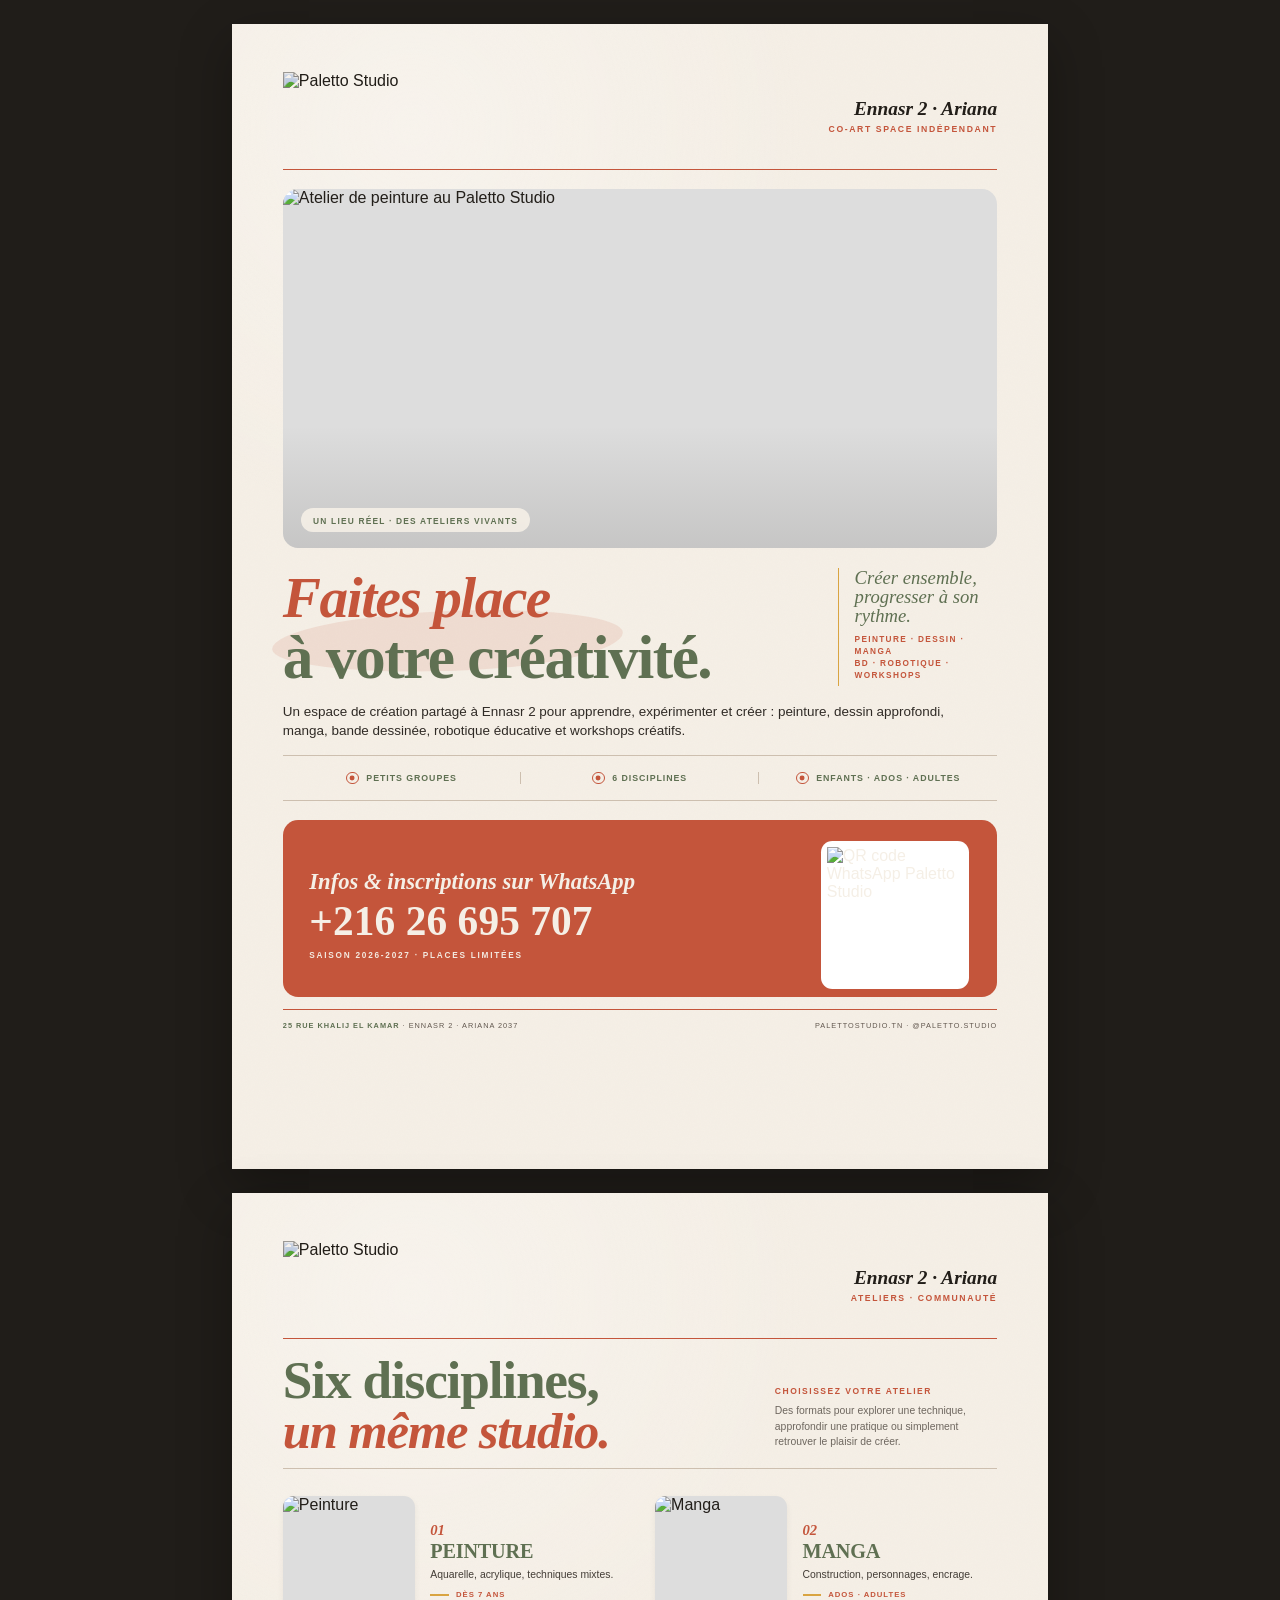
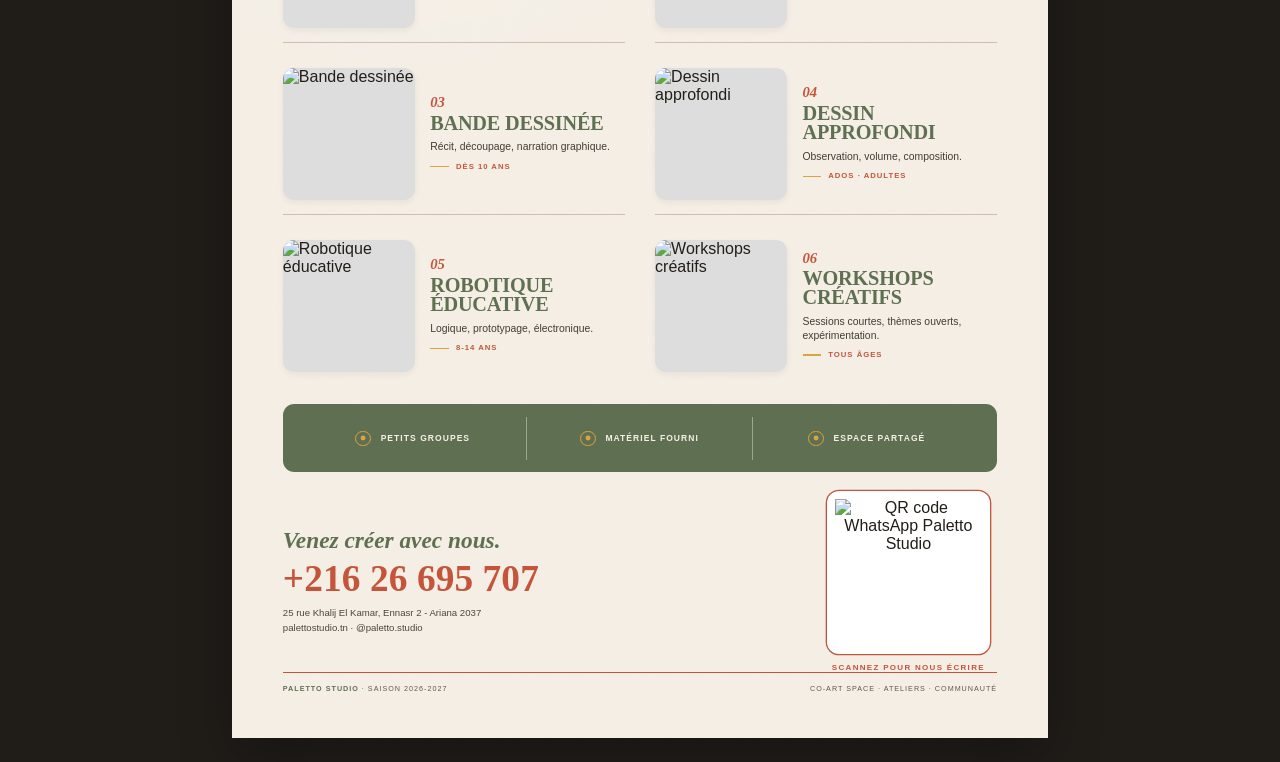
==== index.html @ b619411c "Add files via upload" ====
<!doctype html>
<html lang="fr">
<head>
<meta charset="utf-8">
<meta name="viewport" content="width=device-width,initial-scale=1">
<title>Paletto Studio - Flyer 2026-2027</title>
<link rel="stylesheet" href="styles.css">
</head>
<body>

<section class="page recto" aria-label="Paletto Studio - Recto">
  <div class="safe">
    <header class="header">
      <img class="brand-full" src="assets/brand/paletto-logo-full.png" alt="Paletto Studio">
      <div class="location">
        <div class="city">Ennasr 2 · Ariana</div>
        <div class="micro">co-art space indépendant</div>
      </div>
    </header>

    <div class="hero">
      <img src="assets/photos/hero-studio.png" alt="Atelier de peinture au Paletto Studio">
      <div class="hero-label">Un lieu réel · des ateliers vivants</div>
    </div>

    <div class="message">
      <div class="headline">
        <h1><span class="l1">Faites place</span><span class="l2">à votre créativité.</span></h1>
      </div>
      <div class="aside">
        <div class="top">Créer ensemble,<br>progresser à son rythme.</div>
        <div class="bottom">PEINTURE · DESSIN · MANGA<br>BD · ROBOTIQUE · WORKSHOPS</div>
      </div>
    </div>

    <div class="sub">Un espace de création partagé à Ennasr 2 pour apprendre, expérimenter et créer : peinture, dessin approfondi, manga, bande dessinée, robotique éducative et workshops créatifs.</div>

    <div class="proofs">
      <div class="proof"><i></i>Petits groupes</div>
      <div class="proof"><i></i>6 disciplines</div>
      <div class="proof"><i></i>Enfants · Ados · Adultes</div>
    </div>

    <div class="cta">
      <div>
        <div class="cta-kicker">Infos &amp; inscriptions sur WhatsApp</div>
        <div class="phone">+216 26 695 707</div>
        <div class="season">SAISON 2026-2027 · PLACES LIMITÉES</div>
      </div>
      <div class="qrbox"><img src="assets/brand/paletto-qr-whatsapp.png" alt="QR code WhatsApp Paletto Studio"></div>
    </div>

    <footer class="footer">
      <span><strong>25 rue Khalij El Kamar</strong> · Ennasr 2 · Ariana 2037</span>
      <span>palettostudio.tn · @paletto.studio</span>
    </footer>
  </div>
</section>

<section class="page verso" aria-label="Paletto Studio - Verso">
  <div class="safe">
    <header class="header">
      <img class="brand-full" src="assets/brand/paletto-logo-full.png" alt="Paletto Studio">
      <div class="location">
        <div class="city">Ennasr 2 · Ariana</div>
        <div class="micro">ateliers · communauté</div>
      </div>
    </header>

    <div class="titlewrap">
      <h1><span class="roman">Six disciplines,</span><span class="italic">un même studio.</span></h1>
      <div class="intro"><strong>Choisissez votre atelier</strong>Des formats pour explorer une technique, approfondir une pratique ou simplement retrouver le plaisir de créer.</div>
    </div>

    <div class="activities">
      <article class="activity">
        <div class="photo"><img src="assets/photos/01-peinture.png" alt="Peinture"></div>
        <div class="txt"><div class="num">01</div><div class="aname">PEINTURE</div><div class="adesc">Aquarelle, acrylique, techniques mixtes.</div><div class="tag">Dès 7 ans</div></div>
      </article>
      <article class="activity">
        <div class="photo"><img src="assets/photos/02-manga.png" alt="Manga"></div>
        <div class="txt"><div class="num">02</div><div class="aname">MANGA</div><div class="adesc">Construction, personnages, encrage.</div><div class="tag">Ados · Adultes</div></div>
      </article>
      <article class="activity">
        <div class="photo"><img src="assets/photos/03-bande-dessinee.png" alt="Bande dessinée"></div>
        <div class="txt"><div class="num">03</div><div class="aname">BANDE DESSINÉE</div><div class="adesc">Récit, découpage, narration graphique.</div><div class="tag">Dès 10 ans</div></div>
      </article>
      <article class="activity">
        <div class="photo"><img src="assets/photos/04-dessin-approfondi.png" alt="Dessin approfondi"></div>
        <div class="txt"><div class="num">04</div><div class="aname">DESSIN APPROFONDI</div><div class="adesc">Observation, volume, composition.</div><div class="tag">Ados · Adultes</div></div>
      </article>
      <article class="activity">
        <div class="photo"><img src="assets/photos/05-robotique-educative.png" alt="Robotique éducative"></div>
        <div class="txt"><div class="num">05</div><div class="aname">ROBOTIQUE ÉDUCATIVE</div><div class="adesc">Logique, prototypage, électronique.</div><div class="tag">8-14 ans</div></div>
      </article>
      <article class="activity">
        <div class="photo"><img src="assets/photos/06-workshops-creatifs.png" alt="Workshops créatifs"></div>
        <div class="txt"><div class="num">06</div><div class="aname">WORKSHOPS CRÉATIFS</div><div class="adesc">Sessions courtes, thèmes ouverts, expérimentation.</div><div class="tag">Tous âges</div></div>
      </article>
    </div>

    <div class="coart">
      <div class="coitem"><span class="dot"></span><div class="cotitle">Petits groupes</div></div>
      <div class="coitem"><span class="dot"></span><div class="cotitle">Matériel fourni</div></div>
      <div class="coitem"><span class="dot"></span><div class="cotitle">Espace partagé</div></div>
    </div>

    <div class="contact">
      <div>
        <div class="contact-kicker">Venez créer avec nous.</div>
        <div class="phone">+216 26 695 707</div>
        <div class="contact-meta">25 rue Khalij El Kamar, Ennasr 2 - Ariana 2037<br>palettostudio.tn · @paletto.studio</div>
      </div>
      <div class="qrcard">
        <div class="qrframe"><img src="assets/brand/paletto-qr-whatsapp.png" alt="QR code WhatsApp Paletto Studio"></div>
        <div class="qrcap">Scannez pour nous écrire</div>
      </div>
    </div>

    <footer class="footer">
      <span><strong>PALETTO STUDIO</strong> · SAISON 2026-2027</span>
      <span>CO-ART SPACE · ATELIERS · COMMUNAUTÉ</span>
    </footer>
  </div>
</section>

</body>
</html>
---- styles.css ----
@font-face{font-family:EBG;src:url('./assets/fonts/EBGaramond-Regular.ttf') format('truetype');font-weight:400;font-style:normal;font-display:swap}
@font-face{font-family:EBG;src:url('./assets/fonts/EBGaramond-Bold.ttf') format('truetype');font-weight:700;font-style:normal;font-display:swap}
@font-face{font-family:InterLocal;src:url('./assets/fonts/Inter-Regular.otf') format('opentype');font-weight:400;font-style:normal;font-display:swap}
@font-face{font-family:InterLocal;src:url('./assets/fonts/Inter-SemiBold.otf') format('opentype');font-weight:600;font-style:normal;font-display:swap}
:root{
  --cream:#F5EFE6;
  --paper:#F3EDE3;
  --terra:#C4553B;
  --green:#5F7052;
  --green2:#4F6B4A;
  --sage:#9CAF88;
  --ochre:#D9A441;
  --ink:#221E19;
  --muted:#6E675F;
  --rule:#CDBFAF;
  --serif:EBG,Georgia,serif;
  --sans:InterLocal,Arial,sans-serif;
}
*{box-sizing:border-box}
html,body{margin:0;padding:0;background:#201d19;color:var(--ink);font-family:var(--sans);-webkit-print-color-adjust:exact;print-color-adjust:exact}
body{display:flex;flex-direction:column;align-items:center;gap:24px;padding:24px}
.page{
  width:216mm;height:303mm;position:relative;overflow:hidden;background:var(--cream);
  box-shadow:0 18px 50px rgba(0,0,0,.30);
  background-image:
    radial-gradient(circle at 22% 9%,rgba(255,255,255,.28),transparent 32%),
    url("data:image/svg+xml,%3Csvg xmlns='http://www.w3.org/2000/svg' width='120' height='120' viewBox='0 0 120 120'%3E%3Cfilter id='n'%3E%3CfeTurbulence type='fractalNoise' baseFrequency='.9' numOctaves='2' stitchTiles='stitch'/%3E%3C/filter%3E%3Crect width='120' height='120' filter='url(%23n)' opacity='.025'/%3E%3C/svg%3E");
}
.safe{position:absolute;top:13.5mm;right:13.5mm;bottom:13.5mm;left:13.5mm;display:flex;flex-direction:column}
.header{height:25mm;display:flex;align-items:center;justify-content:space-between;border-bottom:.34mm solid var(--terra);padding:0 0 4.2mm;flex:none}
.brand-full{width:61mm;height:22mm;object-fit:contain;object-position:left center;display:block;mix-blend-mode:multiply}
.location{text-align:right;line-height:1.2;padding-top:1mm}
.location .city{font-family:var(--serif);font-size:14.5pt;font-style:italic;font-weight:700;color:var(--ink)}
.location .micro{font-size:6.5pt;letter-spacing:1.6px;text-transform:uppercase;color:var(--terra);font-weight:600;margin-top:1.1mm}

/* RECTO */
.recto .hero{height:95mm;margin-top:5.2mm;border-radius:4mm;overflow:hidden;position:relative;flex:none;background:#ddd}
.recto .hero img{width:100%;height:100%;object-fit:cover;object-position:center 46%;display:block}
.recto .hero::after{content:"";position:absolute;inset:0;background:linear-gradient(180deg,transparent 66%,rgba(34,30,25,.12));pointer-events:none}
.recto .hero-label{position:absolute;left:4.8mm;bottom:4.2mm;background:rgba(245,239,230,.91);backdrop-filter:blur(2px);border-radius:6mm;padding:2mm 3.2mm 1.7mm;font-size:6.3pt;letter-spacing:1.2px;font-weight:600;text-transform:uppercase;color:var(--green);z-index:2}
.recto .message{display:grid;grid-template-columns:minmax(0,1fr) 42mm;gap:8mm;margin-top:5.2mm;align-items:end;flex:none}
.recto .headline{position:relative;padding-bottom:1mm}
.recto .headline::before{content:"";position:absolute;left:-3mm;top:10mm;width:93mm;height:16mm;border-radius:55% 45% 50% 50%/55% 44% 56% 45%;background:var(--terra);opacity:.12;transform:rotate(-1.7deg)}
.recto h1{margin:0;position:relative;font-family:var(--serif);font-weight:700;letter-spacing:-1.5px;line-height:.82}
.recto h1 .l1{display:block;color:var(--terra);font-size:43pt;font-style:italic}
.recto h1 .l2{display:block;color:var(--green);font-size:46pt;margin-top:3.1mm}
.recto .aside{border-left:.35mm solid var(--ochre);padding-left:4mm;padding-bottom:1.3mm}
.recto .aside .top{font-family:var(--serif);font-size:14pt;color:var(--green);font-style:italic;line-height:1.02}
.recto .aside .bottom{font-size:6.2pt;letter-spacing:1.35px;text-transform:uppercase;color:var(--terra);font-weight:600;line-height:1.45;margin-top:2.3mm}
.recto .sub{margin-top:4.1mm;font-size:10.1pt;line-height:1.42;max-width:175mm;color:#302b26;flex:none}
.recto .proofs{display:grid;grid-template-columns:repeat(3,1fr);margin-top:4mm;border-top:.28mm solid var(--rule);border-bottom:.28mm solid var(--rule);height:12mm;align-items:center;flex:none}
.recto .proof{display:flex;align-items:center;justify-content:center;gap:2mm;font-size:6.6pt;font-weight:600;letter-spacing:.95px;text-transform:uppercase;color:var(--green);white-space:nowrap}
.recto .proof:not(:last-child){border-right:.28mm solid var(--rule)}
.recto .proof i{width:3.4mm;height:3.4mm;border:.42mm solid var(--terra);border-radius:50%;display:block;position:relative}
.recto .proof i::after{content:"";position:absolute;width:1.3mm;height:1.3mm;border-radius:50%;background:var(--terra);left:50%;top:50%;transform:translate(-50%,-50%)}
.recto .cta{margin-top:5mm;height:47mm;border-radius:4mm;background:var(--terra);color:var(--cream);padding:5.8mm 6.5mm 5.5mm 7mm;display:grid;grid-template-columns:1fr 40mm;gap:7mm;align-items:center;flex:none}
.cta-kicker{font-family:var(--serif);font-size:17pt;font-style:italic;font-weight:700;line-height:1.02}
.phone{font-family:var(--serif);font-size:31pt;line-height:.92;font-weight:700;margin-top:2.2mm;white-space:nowrap;letter-spacing:.1px}
.season{font-size:6.2pt;letter-spacing:1.75px;text-transform:uppercase;font-weight:600;margin-top:3mm;opacity:.96}
.qrbox{width:39mm;height:39mm;background:#fff;border-radius:3mm;padding:1.4mm;display:flex;align-items:center;justify-content:center}
.qrbox img{width:36.2mm;height:36.2mm;display:block;object-fit:contain}
.recto .footer{margin-top:3.2mm;padding-top:2.8mm;border-top:.28mm solid var(--terra);display:flex;align-items:center;justify-content:space-between;font-size:5.5pt;letter-spacing:1px;text-transform:uppercase;white-space:nowrap;color:#62584f;flex:none}
.recto .footer strong{color:var(--green);font-weight:600}

/* VERSO */
.verso .titlewrap{display:grid;grid-template-columns:1.35fr .65fr;gap:8mm;margin-top:5mm;padding-bottom:4.2mm;border-bottom:.28mm solid var(--rule);align-items:end;flex:none}
.verso h1{margin:0;font-family:var(--serif);font-weight:700;line-height:.84;letter-spacing:-1.2px}
.verso h1 .roman{color:var(--green);font-size:40pt;display:block}
.verso h1 .italic{color:var(--terra);font-size:38pt;font-style:italic;display:block;margin-top:2mm}
.verso .intro{font-size:7.8pt;line-height:1.45;color:var(--muted);padding-bottom:1mm}
.verso .intro strong{display:block;color:var(--terra);font-size:6.4pt;letter-spacing:1.5px;text-transform:uppercase;margin-bottom:1.6mm}
.activities{display:grid;grid-template-columns:1fr 1fr;grid-template-rows:repeat(3,41mm);column-gap:8mm;row-gap:4.5mm;margin-top:5mm;flex:none}
.activity{display:grid;grid-template-columns:35mm 1fr;gap:4mm;align-items:center;position:relative;min-width:0;padding-bottom:2mm}
.activity::after{content:"";position:absolute;left:0;right:0;bottom:0;height:.24mm;background:var(--rule)}
.activity:nth-child(5)::after,.activity:nth-child(6)::after{display:none}
.activity .photo{width:35mm;height:35mm;border-radius:3mm;overflow:hidden;background:#ddd;box-shadow:0 .7mm 1.8mm rgba(34,30,25,.06)}
.activity .photo img{width:100%;height:100%;object-fit:cover;display:block}
.activity .txt{min-width:0;align-self:center}
.num{font-family:var(--serif);font-size:11pt;color:var(--terra);font-style:italic;font-weight:700;line-height:1}
.aname{font-family:var(--serif);font-size:15.2pt;color:var(--green);font-weight:700;line-height:.94;margin-top:1.1mm;letter-spacing:-.2px}
.adesc{font-size:7.8pt;line-height:1.31;margin-top:2mm;color:#433d36}
.tag{display:inline-block;margin-top:2.1mm;color:var(--terra);font-size:5.8pt;letter-spacing:1px;font-weight:600;text-transform:uppercase;white-space:nowrap}
.tag::before{content:"";display:inline-block;width:5mm;height:.35mm;background:var(--ochre);margin-right:1.8mm;vertical-align:middle}
.coart{height:18mm;margin-top:4.6mm;background:var(--green);border-radius:3mm;color:var(--cream);display:grid;grid-template-columns:repeat(3,1fr);align-items:center;padding:3.4mm 4.5mm;gap:0;flex:none}
.coitem{display:flex;align-items:center;justify-content:center;gap:2.5mm;height:100%;text-align:left}
.coitem:not(:last-child){border-right:.24mm solid rgba(245,239,230,.42)}
.coitem .dot{width:4.2mm;height:4.2mm;border-radius:50%;border:.35mm solid var(--ochre);position:relative;flex:none}
.coitem .dot::after{content:"";position:absolute;width:1.3mm;height:1.3mm;border-radius:50%;background:var(--ochre);left:50%;top:50%;transform:translate(-50%,-50%)}
.cotitle{font-size:6.4pt;letter-spacing:1.05px;font-weight:600;text-transform:uppercase;line-height:1.25}
.contact{margin-top:5mm;display:grid;grid-template-columns:1fr 47mm;gap:10mm;align-items:center;flex:none}
.contact-kicker{font-family:var(--serif);font-size:17.5pt;color:var(--green);font-style:italic;font-weight:700;line-height:1.03}
.contact .phone{color:var(--terra);font-size:28pt;margin-top:2.4mm}
.contact-meta{margin-top:2.8mm;font-size:7.2pt;line-height:1.5;color:#4d463e}
.qrcard{text-align:center;display:flex;flex-direction:column;align-items:center}
.qrcard .qrframe{width:43mm;height:43mm;background:white;border-radius:3.2mm;padding:1.7mm;box-shadow:0 0 0 .35mm var(--terra);display:flex;align-items:center;justify-content:center}
.qrcard img{width:39mm;height:39mm;object-fit:contain;display:block}
.qrcap{margin-top:2.5mm;color:var(--terra);font-size:6pt;font-weight:600;letter-spacing:1.3px;text-transform:uppercase}
.verso .footer{margin-top:auto;border-top:.28mm solid var(--terra);padding-top:2.7mm;display:flex;justify-content:space-between;align-items:center;font-size:5.4pt;letter-spacing:1px;text-transform:uppercase;white-space:nowrap;color:#62584f}
.verso .footer strong{color:var(--green)}

@media print{
  html,body{background:#fff;padding:0;margin:0;display:block}
  .page{box-shadow:none;margin:0;page-break-after:always}
  .page:last-child{page-break-after:auto}
}
@page{size:216mm 303mm;margin:0}
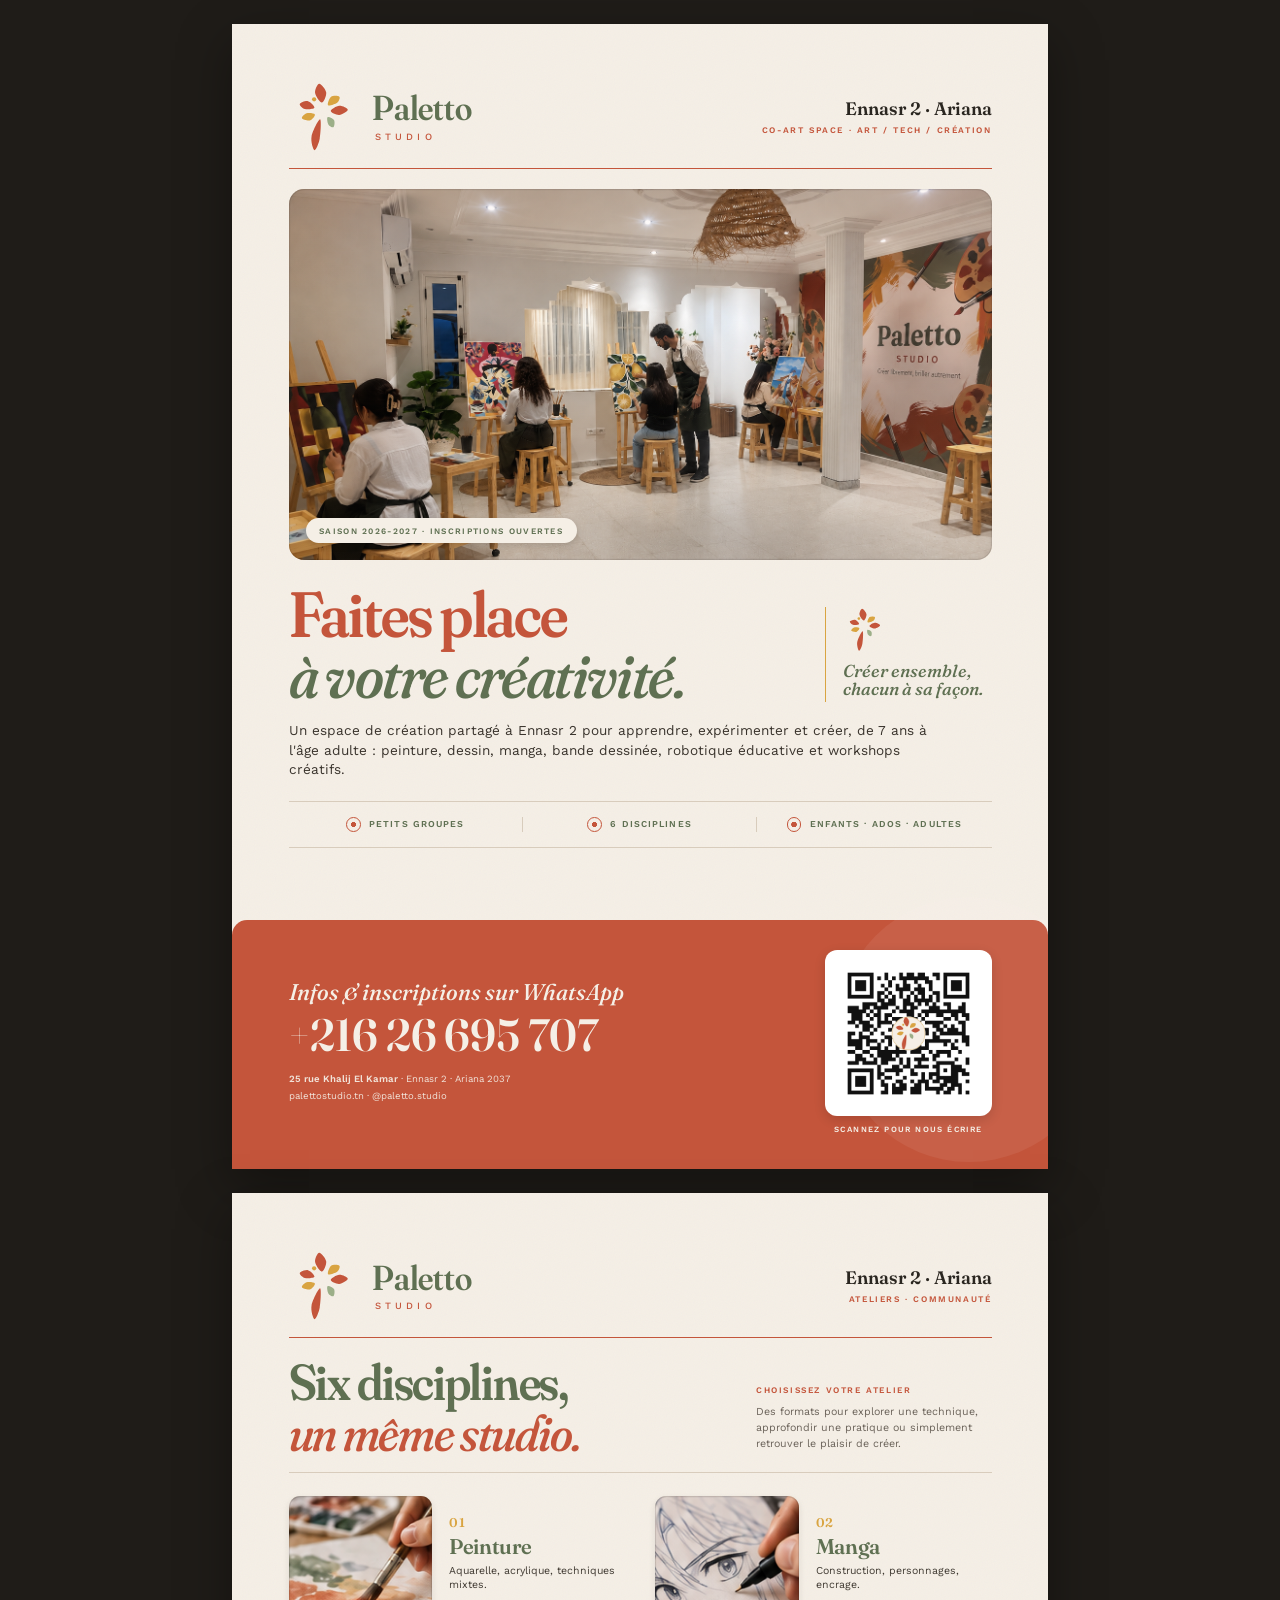
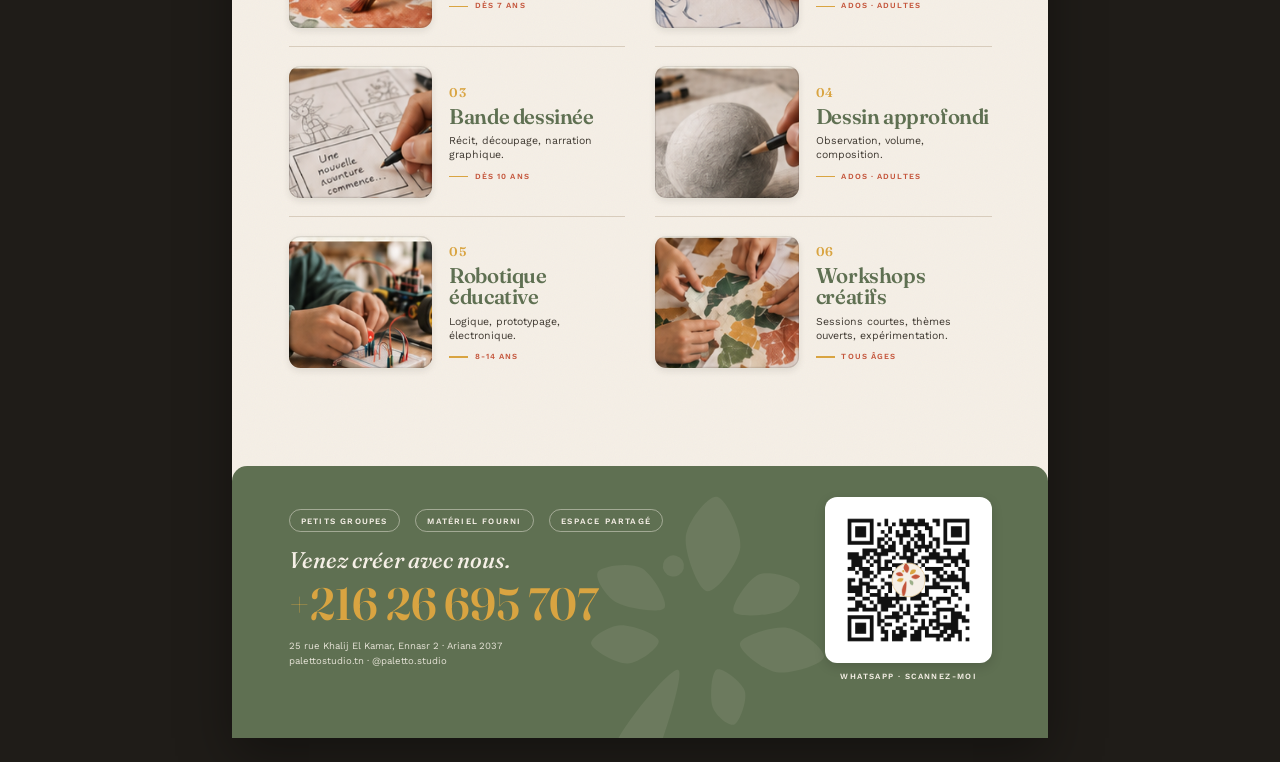
==== commit 77419897: "Refonte du flyer Paletto Studio : charte Fraunces/Work Sans, logo vecteur, blocs fond perdu, PDF pri" ====
--- a/index.html
+++ b/index.html
@@ -8,119 +8,155 @@
 </head>
 <body>
 
+<!-- Fleur d'atelier : tracés officiels de la charte, réutilisés en vecteur (jamais recolorés ni déplacés). -->
+<svg width="0" height="0" style="position:absolute" aria-hidden="true">
+  <defs>
+    <symbol id="fleur" viewBox="40 10 180 220">
+      <path d="M120.6 76.0 C115.0 76.3 101.4 56.5 100.0 46.9 C98.7 37.3 107.0 18.7 112.6 18.4 C118.3 18.1 132.7 35.5 134.0 45.1 C135.3 54.7 126.3 75.7 120.6 76.0 Z" fill="#C4553B"/>
+      <path d="M139.7 84.3 C136.6 81.3 143.3 62.8 149.0 58.4 C154.8 54.1 171.3 55.1 174.3 58.2 C177.4 61.2 173.2 72.4 167.4 76.8 C161.6 81.2 142.7 87.4 139.7 84.3 Z" fill="#D9A441"/>
+      <path d="M148.0 102.0 C148.0 97.3 165.3 86.6 174.0 85.9 C182.7 85.2 200.0 93.3 200.0 98.0 C200.0 102.7 182.7 113.2 174.0 113.9 C165.3 114.6 148.0 106.7 148.0 102.0 Z" fill="#C4553B"/>
+      <path d="M138.1 121.2 C140.9 118.8 154.7 124.7 157.9 129.7 C161.0 134.7 159.5 148.8 156.7 151.2 C153.9 153.5 144.1 148.8 141.0 143.8 C137.9 138.8 135.3 123.5 138.1 121.2 Z" fill="#9CAF88"/>
+      <path d="M115.3 127.1 C119.5 128.2 117.0 170.7 114.2 186.5 C111.3 202.3 102.3 223.0 98.2 221.9 C94.0 220.8 86.2 195.5 89.1 179.7 C91.9 163.9 111.1 126.0 115.3 127.1 Z" fill="#C4553B"/>
+      <path d="M99.3 112.6 C101.0 116.2 90.9 128.8 84.3 130.8 C77.7 132.8 61.3 128.1 59.6 124.5 C58.0 120.8 67.6 111.1 74.2 109.1 C80.8 107.1 97.7 108.9 99.3 112.6 Z" fill="#D9A441"/>
+      <path d="M97.9 92.3 C96.3 96.3 76.0 98.1 68.6 96.1 C61.1 94.2 51.4 84.6 53.0 80.6 C54.6 76.6 70.8 70.1 78.3 72.0 C85.8 73.9 99.5 88.2 97.9 92.3 Z" fill="#C4553B"/>
+      <circle cx="97" cy="66" r="6.5" fill="#D9A441"/>
+    </symbol>
+    <symbol id="fleur-mono" viewBox="40 10 180 220">
+      <g fill="currentColor">
+        <path d="M120.6 76.0 C115.0 76.3 101.4 56.5 100.0 46.9 C98.7 37.3 107.0 18.7 112.6 18.4 C118.3 18.1 132.7 35.5 134.0 45.1 C135.3 54.7 126.3 75.7 120.6 76.0 Z"/>
+        <path d="M139.7 84.3 C136.6 81.3 143.3 62.8 149.0 58.4 C154.8 54.1 171.3 55.1 174.3 58.2 C177.4 61.2 173.2 72.4 167.4 76.8 C161.6 81.2 142.7 87.4 139.7 84.3 Z"/>
+        <path d="M148.0 102.0 C148.0 97.3 165.3 86.6 174.0 85.9 C182.7 85.2 200.0 93.3 200.0 98.0 C200.0 102.7 182.7 113.2 174.0 113.9 C165.3 114.6 148.0 106.7 148.0 102.0 Z"/>
+        <path d="M138.1 121.2 C140.9 118.8 154.7 124.7 157.9 129.7 C161.0 134.7 159.5 148.8 156.7 151.2 C153.9 153.5 144.1 148.8 141.0 143.8 C137.9 138.8 135.3 123.5 138.1 121.2 Z"/>
+        <path d="M115.3 127.1 C119.5 128.2 117.0 170.7 114.2 186.5 C111.3 202.3 102.3 223.0 98.2 221.9 C94.0 220.8 86.2 195.5 89.1 179.7 C91.9 163.9 111.1 126.0 115.3 127.1 Z"/>
+        <path d="M99.3 112.6 C101.0 116.2 90.9 128.8 84.3 130.8 C77.7 132.8 61.3 128.1 59.6 124.5 C58.0 120.8 67.6 111.1 74.2 109.1 C80.8 107.1 97.7 108.9 99.3 112.6 Z"/>
+        <path d="M97.9 92.3 C96.3 96.3 76.0 98.1 68.6 96.1 C61.1 94.2 51.4 84.6 53.0 80.6 C54.6 76.6 70.8 70.1 78.3 72.0 C85.8 73.9 99.5 88.2 97.9 92.3 Z"/>
+        <circle cx="97" cy="66" r="6.5"/>
+      </g>
+    </symbol>
+  </defs>
+</svg>
+
+<!-- ============ RECTO ============ -->
 <section class="page recto" aria-label="Paletto Studio - Recto">
   <div class="safe">
     <header class="header">
-      <img class="brand-full" src="assets/brand/paletto-logo-full.png" alt="Paletto Studio">
+      <a class="logo" aria-label="Paletto Studio">
+        <svg class="logo-mark"><use href="#fleur"/></svg>
+        <span class="logo-text"><span class="logo-name">Paletto</span><span class="logo-sub">Studio</span></span>
+      </a>
       <div class="location">
         <div class="city">Ennasr 2 · Ariana</div>
-        <div class="micro">co-art space indépendant</div>
+        <div class="micro">Co-art space · Art / Tech / Création</div>
       </div>
     </header>
 
-    <div class="hero">
+    <figure class="hero">
       <img src="assets/photos/hero-studio.png" alt="Atelier de peinture au Paletto Studio">
-      <div class="hero-label">Un lieu réel · des ateliers vivants</div>
-    </div>
+      <figcaption class="hero-chip">Saison 2026-2027 · Inscriptions ouvertes</figcaption>
+    </figure>
 
     <div class="message">
-      <div class="headline">
-        <h1><span class="l1">Faites place</span><span class="l2">à votre créativité.</span></h1>
-      </div>
+      <h1><span class="l1">Faites place</span><span class="l2">à votre créativité.</span></h1>
       <div class="aside">
-        <div class="top">Créer ensemble,<br>progresser à son rythme.</div>
-        <div class="bottom">PEINTURE · DESSIN · MANGA<br>BD · ROBOTIQUE · WORKSHOPS</div>
+        <svg class="aside-fleur"><use href="#fleur"/></svg>
+        <div class="aside-text">Créer ensemble,<br>chacun à sa façon.</div>
       </div>
     </div>
 
-    <div class="sub">Un espace de création partagé à Ennasr 2 pour apprendre, expérimenter et créer : peinture, dessin approfondi, manga, bande dessinée, robotique éducative et workshops créatifs.</div>
+    <p class="sub">Un espace de création partagé à Ennasr 2 pour apprendre, expérimenter et créer, de 7 ans à l'âge adulte : peinture, dessin, manga, bande dessinée, robotique éducative et workshops créatifs.</p>
 
-    <div class="proofs">
-      <div class="proof"><i></i>Petits groupes</div>
-      <div class="proof"><i></i>6 disciplines</div>
-      <div class="proof"><i></i>Enfants · Ados · Adultes</div>
-    </div>
+    <ul class="proofs">
+      <li>Petits groupes</li>
+      <li>6 disciplines</li>
+      <li>Enfants · Ados · Adultes</li>
+    </ul>
+  </div>
 
-    <div class="cta">
-      <div>
+  <!-- Bloc terracotta à fond perdu : déborde de 3 mm sur les bords bas / gauche / droite -->
+  <div class="cta">
+    <div class="cta-inner">
+      <div class="cta-text">
         <div class="cta-kicker">Infos &amp; inscriptions sur WhatsApp</div>
         <div class="phone">+216 26 695 707</div>
-        <div class="season">SAISON 2026-2027 · PLACES LIMITÉES</div>
-      </div>
-      <div class="qrbox"><img src="assets/brand/paletto-qr-whatsapp.png" alt="QR code WhatsApp Paletto Studio"></div>
-    </div>
-
-    <footer class="footer">
-      <span><strong>25 rue Khalij El Kamar</strong> · Ennasr 2 · Ariana 2037</span>
-      <span>palettostudio.tn · @paletto.studio</span>
-    </footer>
-  </div>
-</section>
-
-<section class="page verso" aria-label="Paletto Studio - Verso">
-  <div class="safe">
-    <header class="header">
-      <img class="brand-full" src="assets/brand/paletto-logo-full.png" alt="Paletto Studio">
-      <div class="location">
-        <div class="city">Ennasr 2 · Ariana</div>
-        <div class="micro">ateliers · communauté</div>
-      </div>
-    </header>
-
-    <div class="titlewrap">
-      <h1><span class="roman">Six disciplines,</span><span class="italic">un même studio.</span></h1>
-      <div class="intro"><strong>Choisissez votre atelier</strong>Des formats pour explorer une technique, approfondir une pratique ou simplement retrouver le plaisir de créer.</div>
-    </div>
-
-    <div class="activities">
-      <article class="activity">
-        <div class="photo"><img src="assets/photos/01-peinture.png" alt="Peinture"></div>
-        <div class="txt"><div class="num">01</div><div class="aname">PEINTURE</div><div class="adesc">Aquarelle, acrylique, techniques mixtes.</div><div class="tag">Dès 7 ans</div></div>
-      </article>
-      <article class="activity">
-        <div class="photo"><img src="assets/photos/02-manga.png" alt="Manga"></div>
-        <div class="txt"><div class="num">02</div><div class="aname">MANGA</div><div class="adesc">Construction, personnages, encrage.</div><div class="tag">Ados · Adultes</div></div>
-      </article>
-      <article class="activity">
-        <div class="photo"><img src="assets/photos/03-bande-dessinee.png" alt="Bande dessinée"></div>
-        <div class="txt"><div class="num">03</div><div class="aname">BANDE DESSINÉE</div><div class="adesc">Récit, découpage, narration graphique.</div><div class="tag">Dès 10 ans</div></div>
-      </article>
-      <article class="activity">
-        <div class="photo"><img src="assets/photos/04-dessin-approfondi.png" alt="Dessin approfondi"></div>
-        <div class="txt"><div class="num">04</div><div class="aname">DESSIN APPROFONDI</div><div class="adesc">Observation, volume, composition.</div><div class="tag">Ados · Adultes</div></div>
-      </article>
-      <article class="activity">
-        <div class="photo"><img src="assets/photos/05-robotique-educative.png" alt="Robotique éducative"></div>
-        <div class="txt"><div class="num">05</div><div class="aname">ROBOTIQUE ÉDUCATIVE</div><div class="adesc">Logique, prototypage, électronique.</div><div class="tag">8-14 ans</div></div>
-      </article>
-      <article class="activity">
-        <div class="photo"><img src="assets/photos/06-workshops-creatifs.png" alt="Workshops créatifs"></div>
-        <div class="txt"><div class="num">06</div><div class="aname">WORKSHOPS CRÉATIFS</div><div class="adesc">Sessions courtes, thèmes ouverts, expérimentation.</div><div class="tag">Tous âges</div></div>
-      </article>
-    </div>
-
-    <div class="coart">
-      <div class="coitem"><span class="dot"></span><div class="cotitle">Petits groupes</div></div>
-      <div class="coitem"><span class="dot"></span><div class="cotitle">Matériel fourni</div></div>
-      <div class="coitem"><span class="dot"></span><div class="cotitle">Espace partagé</div></div>
-    </div>
-
-    <div class="contact">
-      <div>
-        <div class="contact-kicker">Venez créer avec nous.</div>
-        <div class="phone">+216 26 695 707</div>
-        <div class="contact-meta">25 rue Khalij El Kamar, Ennasr 2 - Ariana 2037<br>palettostudio.tn · @paletto.studio</div>
+        <div class="cta-meta">
+          <span><strong>25 rue Khalij El Kamar</strong> · Ennasr 2 · Ariana 2037</span>
+          <span>palettostudio.tn · @paletto.studio</span>
+        </div>
       </div>
       <div class="qrcard">
         <div class="qrframe"><img src="assets/brand/paletto-qr-whatsapp.png" alt="QR code WhatsApp Paletto Studio"></div>
         <div class="qrcap">Scannez pour nous écrire</div>
       </div>
     </div>
+  </div>
+</section>
 
-    <footer class="footer">
-      <span><strong>PALETTO STUDIO</strong> · SAISON 2026-2027</span>
-      <span>CO-ART SPACE · ATELIERS · COMMUNAUTÉ</span>
-    </footer>
+<!-- ============ VERSO ============ -->
+<section class="page verso" aria-label="Paletto Studio - Verso">
+  <div class="safe">
+    <header class="header">
+      <a class="logo" aria-label="Paletto Studio">
+        <svg class="logo-mark"><use href="#fleur"/></svg>
+        <span class="logo-text"><span class="logo-name">Paletto</span><span class="logo-sub">Studio</span></span>
+      </a>
+      <div class="location">
+        <div class="city">Ennasr 2 · Ariana</div>
+        <div class="micro">Ateliers · Communauté</div>
+      </div>
+    </header>
+
+    <div class="titlewrap">
+      <h1><span class="roman">Six disciplines,</span><span class="italic">un même studio.</span></h1>
+      <p class="intro"><strong>Choisissez votre atelier</strong>Des formats pour explorer une technique, approfondir une pratique ou simplement retrouver le plaisir de créer.</p>
+    </div>
+
+    <div class="activities">
+      <article class="activity">
+        <div class="photo"><img src="assets/photos/01-peinture.png" alt="Peinture"></div>
+        <div class="txt"><span class="num">01</span><h2>Peinture</h2><p>Aquarelle, acrylique, techniques mixtes.</p><span class="tag">Dès 7 ans</span></div>
+      </article>
+      <article class="activity">
+        <div class="photo"><img src="assets/photos/02-manga.png" alt="Manga"></div>
+        <div class="txt"><span class="num">02</span><h2>Manga</h2><p>Construction, personnages, encrage.</p><span class="tag">Ados · Adultes</span></div>
+      </article>
+      <article class="activity">
+        <div class="photo"><img src="assets/photos/03-bande-dessinee.png" alt="Bande dessinée"></div>
+        <div class="txt"><span class="num">03</span><h2>Bande dessinée</h2><p>Récit, découpage, narration graphique.</p><span class="tag">Dès 10 ans</span></div>
+      </article>
+      <article class="activity">
+        <div class="photo"><img src="assets/photos/04-dessin-approfondi.png" alt="Dessin approfondi"></div>
+        <div class="txt"><span class="num">04</span><h2>Dessin approfondi</h2><p>Observation, volume, composition.</p><span class="tag">Ados · Adultes</span></div>
+      </article>
+      <article class="activity">
+        <div class="photo"><img src="assets/photos/05-robotique-educative.png" alt="Robotique éducative"></div>
+        <div class="txt"><span class="num">05</span><h2>Robotique éducative</h2><p>Logique, prototypage, électronique.</p><span class="tag">8-14 ans</span></div>
+      </article>
+      <article class="activity">
+        <div class="photo"><img src="assets/photos/06-workshops-creatifs.png" alt="Workshops créatifs"></div>
+        <div class="txt"><span class="num">06</span><h2>Workshops créatifs</h2><p>Sessions courtes, thèmes ouverts, expérimentation.</p><span class="tag">Tous âges</span></div>
+      </article>
+    </div>
+  </div>
+
+  <!-- Bloc sauge profonde à fond perdu -->
+  <div class="contact">
+    <svg class="contact-fleur"><use href="#fleur-mono"/></svg>
+    <div class="contact-inner">
+      <div class="contact-text">
+        <ul class="perks">
+          <li>Petits groupes</li>
+          <li>Matériel fourni</li>
+          <li>Espace partagé</li>
+        </ul>
+        <div class="contact-kicker">Venez créer avec nous.</div>
+        <div class="phone">+216 26 695 707</div>
+        <div class="contact-meta">25 rue Khalij El Kamar, Ennasr 2 · Ariana 2037<br>palettostudio.tn · @paletto.studio</div>
+      </div>
+      <div class="qrcard">
+        <div class="qrframe"><img src="assets/brand/paletto-qr-whatsapp.png" alt="QR code WhatsApp Paletto Studio"></div>
+        <div class="qrcap">WhatsApp · Scannez-moi</div>
+      </div>
+    </div>
   </div>
 </section>
 
--- a/styles.css
+++ b/styles.css
@@ -1,106 +1,125 @@
-@font-face{font-family:EBG;src:url('./assets/fonts/EBGaramond-Regular.ttf') format('truetype');font-weight:400;font-style:normal;font-display:swap}
-@font-face{font-family:EBG;src:url('./assets/fonts/EBGaramond-Bold.ttf') format('truetype');font-weight:700;font-style:normal;font-display:swap}
-@font-face{font-family:InterLocal;src:url('./assets/fonts/Inter-Regular.otf') format('opentype');font-weight:400;font-style:normal;font-display:swap}
-@font-face{font-family:InterLocal;src:url('./assets/fonts/Inter-SemiBold.otf') format('opentype');font-weight:600;font-style:normal;font-display:swap}
+/* Paletto Studio - Flyer A4 recto/verso, 216 x 303 mm (A4 + 3 mm de fond perdu).
+   Typo charte : Fraunces (titres) + Work Sans (texte). Polices variables locales. */
+@font-face{font-family:Fraunces;src:url('assets/fonts/Fraunces-VF.ttf') format('truetype');font-weight:100 900;font-style:normal}
+@font-face{font-family:Fraunces;src:url('assets/fonts/Fraunces-Italic-VF.ttf') format('truetype');font-weight:100 900;font-style:italic}
+@font-face{font-family:"Work Sans";src:url('assets/fonts/WorkSans-VF.ttf') format('truetype');font-weight:100 900;font-style:normal}
+@font-face{font-family:"Work Sans";src:url('assets/fonts/WorkSans-Italic-VF.ttf') format('truetype');font-weight:100 900;font-style:italic}
+
 :root{
   --cream:#F5EFE6;
-  --paper:#F3EDE3;
   --terra:#C4553B;
+  --ochre:#D9A441;
+  --sage:#9CAF88;
   --green:#5F7052;
-  --green2:#4F6B4A;
-  --sage:#9CAF88;
-  --ochre:#D9A441;
-  --ink:#221E19;
-  --muted:#6E675F;
-  --rule:#CDBFAF;
-  --serif:EBG,Georgia,serif;
-  --sans:InterLocal,Arial,sans-serif;
+  --ink:#2A2620;
+  --muted:#6B635A;
+  --rule:#D8CCBC;
+  --serif:Fraunces,Georgia,serif;
+  --sans:"Work Sans",Arial,sans-serif;
+  --bleed:3mm;
+  --margin:15mm; /* 3 mm fond perdu + 12 mm de marge de sécurité */
+  --radius:4mm;
 }
 *{box-sizing:border-box}
-html,body{margin:0;padding:0;background:#201d19;color:var(--ink);font-family:var(--sans);-webkit-print-color-adjust:exact;print-color-adjust:exact}
+html,body{margin:0;padding:0;background:#1f1c18;color:var(--ink);font-family:var(--sans);font-weight:400;-webkit-print-color-adjust:exact;print-color-adjust:exact;-webkit-font-smoothing:antialiased}
 body{display:flex;flex-direction:column;align-items:center;gap:24px;padding:24px}
+h1,h2,p,ul{margin:0}
+ul{padding:0;list-style:none}
+
 .page{
   width:216mm;height:303mm;position:relative;overflow:hidden;background:var(--cream);
-  box-shadow:0 18px 50px rgba(0,0,0,.30);
-  background-image:
-    radial-gradient(circle at 22% 9%,rgba(255,255,255,.28),transparent 32%),
-    url("data:image/svg+xml,%3Csvg xmlns='http://www.w3.org/2000/svg' width='120' height='120' viewBox='0 0 120 120'%3E%3Cfilter id='n'%3E%3CfeTurbulence type='fractalNoise' baseFrequency='.9' numOctaves='2' stitchTiles='stitch'/%3E%3C/filter%3E%3Crect width='120' height='120' filter='url(%23n)' opacity='.025'/%3E%3C/svg%3E");
+  box-shadow:0 18px 50px rgba(0,0,0,.35);
+  /* grain papier très léger */
+  background-image:url("data:image/svg+xml,%3Csvg xmlns='http://www.w3.org/2000/svg' width='160' height='160' viewBox='0 0 160 160'%3E%3Cfilter id='n'%3E%3CfeTurbulence type='fractalNoise' baseFrequency='.85' numOctaves='2' stitchTiles='stitch'/%3E%3C/filter%3E%3Crect width='160' height='160' filter='url(%23n)' opacity='.035'/%3E%3C/svg%3E");
 }
-.safe{position:absolute;top:13.5mm;right:13.5mm;bottom:13.5mm;left:13.5mm;display:flex;flex-direction:column}
-.header{height:25mm;display:flex;align-items:center;justify-content:space-between;border-bottom:.34mm solid var(--terra);padding:0 0 4.2mm;flex:none}
-.brand-full{width:61mm;height:22mm;object-fit:contain;object-position:left center;display:block;mix-blend-mode:multiply}
-.location{text-align:right;line-height:1.2;padding-top:1mm}
-.location .city{font-family:var(--serif);font-size:14.5pt;font-style:italic;font-weight:700;color:var(--ink)}
-.location .micro{font-size:6.5pt;letter-spacing:1.6px;text-transform:uppercase;color:var(--terra);font-weight:600;margin-top:1.1mm}
+.safe{position:absolute;top:var(--margin);right:var(--margin);left:var(--margin);display:flex;flex-direction:column}
 
-/* RECTO */
-.recto .hero{height:95mm;margin-top:5.2mm;border-radius:4mm;overflow:hidden;position:relative;flex:none;background:#ddd}
+/* ---------- Header / logo vecteur ---------- */
+.header{display:flex;align-items:center;justify-content:space-between;flex:none;padding-bottom:4mm;border-bottom:.3mm solid var(--terra)}
+.logo{display:flex;align-items:center;gap:3.2mm;text-decoration:none;color:inherit}
+.logo-mark{width:19mm;height:19mm;display:block;flex:none}
+.logo-text{display:flex;flex-direction:column;line-height:1}
+.logo-name{font-family:var(--serif);font-weight:600;font-size:26pt;color:var(--green);letter-spacing:-.3px;font-variation-settings:"opsz" 144,"SOFT" 40}
+.logo-sub{font-size:7.2pt;letter-spacing:4.2px;text-transform:uppercase;color:var(--terra);font-weight:500;margin-top:1.6mm;padding-left:.6mm}
+.location{text-align:right;line-height:1.2}
+.location .city{font-family:var(--serif);font-size:13.5pt;font-weight:600;color:var(--ink);font-variation-settings:"opsz" 30}
+.location .micro{font-size:6.4pt;letter-spacing:1.6px;text-transform:uppercase;color:var(--terra);font-weight:600;margin-top:1.3mm}
+
+/* ---------- Recto ---------- */
+.recto .hero{margin:5.5mm 0 0;height:98mm;border-radius:var(--radius);overflow:hidden;position:relative;flex:none;background:#c9bfb2}
 .recto .hero img{width:100%;height:100%;object-fit:cover;object-position:center 46%;display:block}
-.recto .hero::after{content:"";position:absolute;inset:0;background:linear-gradient(180deg,transparent 66%,rgba(34,30,25,.12));pointer-events:none}
-.recto .hero-label{position:absolute;left:4.8mm;bottom:4.2mm;background:rgba(245,239,230,.91);backdrop-filter:blur(2px);border-radius:6mm;padding:2mm 3.2mm 1.7mm;font-size:6.3pt;letter-spacing:1.2px;font-weight:600;text-transform:uppercase;color:var(--green);z-index:2}
-.recto .message{display:grid;grid-template-columns:minmax(0,1fr) 42mm;gap:8mm;margin-top:5.2mm;align-items:end;flex:none}
-.recto .headline{position:relative;padding-bottom:1mm}
-.recto .headline::before{content:"";position:absolute;left:-3mm;top:10mm;width:93mm;height:16mm;border-radius:55% 45% 50% 50%/55% 44% 56% 45%;background:var(--terra);opacity:.12;transform:rotate(-1.7deg)}
-.recto h1{margin:0;position:relative;font-family:var(--serif);font-weight:700;letter-spacing:-1.5px;line-height:.82}
-.recto h1 .l1{display:block;color:var(--terra);font-size:43pt;font-style:italic}
-.recto h1 .l2{display:block;color:var(--green);font-size:46pt;margin-top:3.1mm}
-.recto .aside{border-left:.35mm solid var(--ochre);padding-left:4mm;padding-bottom:1.3mm}
-.recto .aside .top{font-family:var(--serif);font-size:14pt;color:var(--green);font-style:italic;line-height:1.02}
-.recto .aside .bottom{font-size:6.2pt;letter-spacing:1.35px;text-transform:uppercase;color:var(--terra);font-weight:600;line-height:1.45;margin-top:2.3mm}
-.recto .sub{margin-top:4.1mm;font-size:10.1pt;line-height:1.42;max-width:175mm;color:#302b26;flex:none}
-.recto .proofs{display:grid;grid-template-columns:repeat(3,1fr);margin-top:4mm;border-top:.28mm solid var(--rule);border-bottom:.28mm solid var(--rule);height:12mm;align-items:center;flex:none}
-.recto .proof{display:flex;align-items:center;justify-content:center;gap:2mm;font-size:6.6pt;font-weight:600;letter-spacing:.95px;text-transform:uppercase;color:var(--green);white-space:nowrap}
-.recto .proof:not(:last-child){border-right:.28mm solid var(--rule)}
-.recto .proof i{width:3.4mm;height:3.4mm;border:.42mm solid var(--terra);border-radius:50%;display:block;position:relative}
-.recto .proof i::after{content:"";position:absolute;width:1.3mm;height:1.3mm;border-radius:50%;background:var(--terra);left:50%;top:50%;transform:translate(-50%,-50%)}
-.recto .cta{margin-top:5mm;height:47mm;border-radius:4mm;background:var(--terra);color:var(--cream);padding:5.8mm 6.5mm 5.5mm 7mm;display:grid;grid-template-columns:1fr 40mm;gap:7mm;align-items:center;flex:none}
-.cta-kicker{font-family:var(--serif);font-size:17pt;font-style:italic;font-weight:700;line-height:1.02}
-.phone{font-family:var(--serif);font-size:31pt;line-height:.92;font-weight:700;margin-top:2.2mm;white-space:nowrap;letter-spacing:.1px}
-.season{font-size:6.2pt;letter-spacing:1.75px;text-transform:uppercase;font-weight:600;margin-top:3mm;opacity:.96}
-.qrbox{width:39mm;height:39mm;background:#fff;border-radius:3mm;padding:1.4mm;display:flex;align-items:center;justify-content:center}
-.qrbox img{width:36.2mm;height:36.2mm;display:block;object-fit:contain}
-.recto .footer{margin-top:3.2mm;padding-top:2.8mm;border-top:.28mm solid var(--terra);display:flex;align-items:center;justify-content:space-between;font-size:5.5pt;letter-spacing:1px;text-transform:uppercase;white-space:nowrap;color:#62584f;flex:none}
-.recto .footer strong{color:var(--green);font-weight:600}
+/* voile de couleur : fond la photo dans la palette au lieu de laisser un rendu "collé" */
+.recto .hero::after{content:"";position:absolute;inset:0;border-radius:inherit;box-shadow:inset 0 0 0 .3mm rgba(42,38,32,.12);background:linear-gradient(180deg,rgba(196,85,59,.04),transparent 30%,rgba(42,38,32,.16));pointer-events:none}
+.hero-chip{position:absolute;left:4.5mm;bottom:4.5mm;z-index:2;background:var(--cream);color:var(--green);border-radius:6mm;padding:2.1mm 3.6mm 1.9mm;font-size:6.3pt;letter-spacing:1.3px;font-weight:600;text-transform:uppercase;box-shadow:0 .6mm 2mm rgba(0,0,0,.12)}
 
-/* VERSO */
-.verso .titlewrap{display:grid;grid-template-columns:1.35fr .65fr;gap:8mm;margin-top:5mm;padding-bottom:4.2mm;border-bottom:.28mm solid var(--rule);align-items:end;flex:none}
-.verso h1{margin:0;font-family:var(--serif);font-weight:700;line-height:.84;letter-spacing:-1.2px}
-.verso h1 .roman{color:var(--green);font-size:40pt;display:block}
-.verso h1 .italic{color:var(--terra);font-size:38pt;font-style:italic;display:block;margin-top:2mm}
-.verso .intro{font-size:7.8pt;line-height:1.45;color:var(--muted);padding-bottom:1mm}
-.verso .intro strong{display:block;color:var(--terra);font-size:6.4pt;letter-spacing:1.5px;text-transform:uppercase;margin-bottom:1.6mm}
-.activities{display:grid;grid-template-columns:1fr 1fr;grid-template-rows:repeat(3,41mm);column-gap:8mm;row-gap:4.5mm;margin-top:5mm;flex:none}
-.activity{display:grid;grid-template-columns:35mm 1fr;gap:4mm;align-items:center;position:relative;min-width:0;padding-bottom:2mm}
-.activity::after{content:"";position:absolute;left:0;right:0;bottom:0;height:.24mm;background:var(--rule)}
-.activity:nth-child(5)::after,.activity:nth-child(6)::after{display:none}
-.activity .photo{width:35mm;height:35mm;border-radius:3mm;overflow:hidden;background:#ddd;box-shadow:0 .7mm 1.8mm rgba(34,30,25,.06)}
+.recto .message{display:grid;grid-template-columns:minmax(0,1fr) 44mm;gap:8mm;margin-top:7mm;align-items:end;flex:none}
+.recto h1{font-family:var(--serif);font-weight:600;letter-spacing:-1.6px;line-height:.86;font-variation-settings:"opsz" 144,"SOFT" 60,"WONK" 1;position:relative}
+.recto h1 .l1{display:block;color:var(--terra);font-size:48pt}
+.recto h1 .l2{display:block;color:var(--green);font-size:48pt;font-style:italic;font-weight:500;margin-top:1.5mm}
+/* touche ocre "coup de pinceau" derrière la première ligne */
+.recto h1::before{content:"";position:absolute;left:-2.5mm;top:9.5mm;width:62mm;height:9mm;background:var(--ochre);opacity:.28;border-radius:60% 40% 55% 45%/60% 45% 55% 40%;transform:rotate(-1.4deg);z-index:-1}
+.recto .aside{border-left:.35mm solid var(--ochre);padding-left:4.5mm;display:flex;flex-direction:column;gap:2.4mm;padding-bottom:1mm}
+.aside-fleur{width:12mm;height:12mm;display:block}
+.aside-text{font-family:var(--serif);font-size:13pt;color:var(--green);font-style:italic;line-height:1.05;font-weight:500}
+
+.recto .sub{margin-top:5mm;font-size:10.2pt;line-height:1.45;max-width:172mm;color:#3a342d;flex:none}
+.recto .proofs{display:grid;grid-template-columns:repeat(3,1fr);margin-top:5.5mm;border-top:.28mm solid var(--rule);border-bottom:.28mm solid var(--rule);height:12.5mm;align-items:center;flex:none}
+.recto .proofs li{display:flex;align-items:center;justify-content:center;gap:2.2mm;font-size:6.8pt;font-weight:600;letter-spacing:1.1px;text-transform:uppercase;color:var(--green);white-space:nowrap}
+.recto .proofs li:not(:last-child){border-right:.28mm solid var(--rule)}
+.recto .proofs li::before{content:"";width:3.4mm;height:3.4mm;border:.42mm solid var(--terra);border-radius:50%;background:radial-gradient(circle,var(--terra) 0 .7mm,transparent .75mm)}
+
+/* Bloc CTA terracotta plein fond perdu */
+.cta{position:absolute;left:0;right:0;bottom:0;height:66mm;background:var(--terra);color:var(--cream);border-radius:var(--radius) var(--radius) 0 0}
+.cta::before{content:"";position:absolute;right:-14mm;top:-6mm;width:70mm;height:70mm;border-radius:50%;background:rgba(245,239,230,.07)}
+.cta-inner{position:absolute;left:var(--margin);right:var(--margin);top:8mm;bottom:var(--margin);display:grid;grid-template-columns:1fr 44mm;gap:10mm;align-items:center}
+.cta-kicker{font-family:var(--serif);font-size:17pt;font-style:italic;font-weight:500;line-height:1.05;font-variation-settings:"opsz" 60}
+.phone{font-family:var(--serif);font-size:34pt;line-height:.95;font-weight:600;margin-top:2.6mm;white-space:nowrap;letter-spacing:.2px;font-variation-settings:"opsz" 144}
+.cta-meta{margin-top:4mm;font-size:7.2pt;line-height:1.55;display:flex;flex-direction:column;gap:.4mm;color:rgba(245,239,230,.92)}
+.cta-meta strong{font-weight:600}
+
+/* QR : toujours sur blanc pur, isolé, jamais sur photo */
+.qrcard{display:flex;flex-direction:column;align-items:center;text-align:center}
+.qrframe{width:44mm;height:44mm;background:#fff;border-radius:3.2mm;padding:2mm;display:flex;align-items:center;justify-content:center;box-shadow:0 1mm 3mm rgba(0,0,0,.14)}
+.qrframe img{width:100%;height:100%;object-fit:contain;display:block}
+.qrcap{margin-top:2.4mm;font-size:6pt;font-weight:600;letter-spacing:1.4px;text-transform:uppercase;color:var(--cream)}
+
+/* ---------- Verso ---------- */
+.verso .titlewrap{display:grid;grid-template-columns:1.3fr .7fr;gap:8mm;margin-top:6mm;padding-bottom:4.5mm;border-bottom:.28mm solid var(--rule);align-items:end;flex:none}
+.verso h1{font-family:var(--serif);font-weight:600;line-height:.88;letter-spacing:-1.3px;font-variation-settings:"opsz" 144,"SOFT" 60,"WONK" 1}
+.verso h1 .roman{color:var(--green);font-size:38pt;display:block}
+.verso h1 .italic{color:var(--terra);font-size:38pt;font-style:italic;font-weight:500;display:block;margin-top:1.5mm}
+.verso .intro{font-size:8pt;line-height:1.5;color:var(--muted);padding-bottom:1mm}
+.verso .intro strong{display:block;color:var(--terra);font-size:6.4pt;letter-spacing:1.6px;text-transform:uppercase;font-weight:600;margin-bottom:1.8mm}
+
+.activities{display:grid;grid-template-columns:1fr 1fr;grid-template-rows:repeat(3,40mm);column-gap:8mm;row-gap:5mm;margin-top:6mm;flex:none}
+.activity{display:grid;grid-template-columns:38mm 1fr;gap:4.5mm;align-items:center;border-bottom:.24mm solid var(--rule);padding-bottom:5mm}
+.activity:nth-last-child(-n+2){border-bottom:0}
+/* Photos : bords crème/angles arrondis incrustés déjà rognés dans les fichiers sources,
+   puis cernées d'un filet fin pour ne pas "baver" dans le fond crème. */
+.activity .photo{width:38mm;height:35mm;border-radius:3mm;overflow:hidden;background:#cfc5b8;position:relative;box-shadow:0 .8mm 2mm rgba(42,38,32,.10)}
 .activity .photo img{width:100%;height:100%;object-fit:cover;display:block}
+.activity .photo::after{content:"";position:absolute;inset:0;border-radius:inherit;box-shadow:inset 0 0 0 .3mm rgba(42,38,32,.14)}
 .activity .txt{min-width:0;align-self:center}
-.num{font-family:var(--serif);font-size:11pt;color:var(--terra);font-style:italic;font-weight:700;line-height:1}
-.aname{font-family:var(--serif);font-size:15.2pt;color:var(--green);font-weight:700;line-height:.94;margin-top:1.1mm;letter-spacing:-.2px}
-.adesc{font-size:7.8pt;line-height:1.31;margin-top:2mm;color:#433d36}
-.tag{display:inline-block;margin-top:2.1mm;color:var(--terra);font-size:5.8pt;letter-spacing:1px;font-weight:600;text-transform:uppercase;white-space:nowrap}
+.num{font-family:var(--serif);font-size:9.5pt;color:var(--ochre);font-weight:600;line-height:1;letter-spacing:.5px}
+.activity h2{font-family:var(--serif);font-size:16pt;color:var(--green);font-weight:600;line-height:.98;margin-top:1.3mm;letter-spacing:-.4px;font-variation-settings:"opsz" 60}
+.activity p{font-size:7.9pt;line-height:1.35;margin-top:2mm;color:#3f3931}
+.tag{display:inline-block;margin-top:2.4mm;color:var(--terra);font-size:5.9pt;letter-spacing:1.1px;font-weight:600;text-transform:uppercase;white-space:nowrap}
 .tag::before{content:"";display:inline-block;width:5mm;height:.35mm;background:var(--ochre);margin-right:1.8mm;vertical-align:middle}
-.coart{height:18mm;margin-top:4.6mm;background:var(--green);border-radius:3mm;color:var(--cream);display:grid;grid-template-columns:repeat(3,1fr);align-items:center;padding:3.4mm 4.5mm;gap:0;flex:none}
-.coitem{display:flex;align-items:center;justify-content:center;gap:2.5mm;height:100%;text-align:left}
-.coitem:not(:last-child){border-right:.24mm solid rgba(245,239,230,.42)}
-.coitem .dot{width:4.2mm;height:4.2mm;border-radius:50%;border:.35mm solid var(--ochre);position:relative;flex:none}
-.coitem .dot::after{content:"";position:absolute;width:1.3mm;height:1.3mm;border-radius:50%;background:var(--ochre);left:50%;top:50%;transform:translate(-50%,-50%)}
-.cotitle{font-size:6.4pt;letter-spacing:1.05px;font-weight:600;text-transform:uppercase;line-height:1.25}
-.contact{margin-top:5mm;display:grid;grid-template-columns:1fr 47mm;gap:10mm;align-items:center;flex:none}
-.contact-kicker{font-family:var(--serif);font-size:17.5pt;color:var(--green);font-style:italic;font-weight:700;line-height:1.03}
-.contact .phone{color:var(--terra);font-size:28pt;margin-top:2.4mm}
-.contact-meta{margin-top:2.8mm;font-size:7.2pt;line-height:1.5;color:#4d463e}
-.qrcard{text-align:center;display:flex;flex-direction:column;align-items:center}
-.qrcard .qrframe{width:43mm;height:43mm;background:white;border-radius:3.2mm;padding:1.7mm;box-shadow:0 0 0 .35mm var(--terra);display:flex;align-items:center;justify-content:center}
-.qrcard img{width:39mm;height:39mm;object-fit:contain;display:block}
-.qrcap{margin-top:2.5mm;color:var(--terra);font-size:6pt;font-weight:600;letter-spacing:1.3px;text-transform:uppercase}
-.verso .footer{margin-top:auto;border-top:.28mm solid var(--terra);padding-top:2.7mm;display:flex;justify-content:space-between;align-items:center;font-size:5.4pt;letter-spacing:1px;text-transform:uppercase;white-space:nowrap;color:#62584f}
-.verso .footer strong{color:var(--green)}
+
+/* Bloc contact sauge profonde plein fond perdu */
+.contact{position:absolute;left:0;right:0;bottom:0;height:72mm;background:var(--green);color:var(--cream);border-radius:var(--radius) var(--radius) 0 0;overflow:hidden}
+.contact-fleur{position:absolute;right:52mm;bottom:-28mm;width:78mm;height:95mm;color:rgba(245,239,230,.08);transform:rotate(14deg)}
+.contact-inner{position:absolute;left:var(--margin);right:var(--margin);top:8mm;bottom:var(--margin);display:grid;grid-template-columns:1fr 44mm;gap:10mm;align-items:center}
+.perks{display:flex;gap:4mm;flex-wrap:wrap;margin-bottom:4.5mm}
+.perks li{font-size:6.2pt;letter-spacing:1.2px;font-weight:600;text-transform:uppercase;padding:1.6mm 3mm 1.4mm;border:.28mm solid rgba(245,239,230,.45);border-radius:5mm;white-space:nowrap}
+.contact-kicker{font-family:var(--serif);font-size:17pt;font-style:italic;font-weight:500;line-height:1.05;font-variation-settings:"opsz" 60}
+.contact .phone{color:var(--ochre)}
+.contact-meta{margin-top:3.5mm;font-size:7.2pt;line-height:1.55;color:rgba(245,239,230,.9)}
+.contact .qrcap{color:var(--cream)}
 
 @media print{
   html,body{background:#fff;padding:0;margin:0;display:block}
-  .page{box-shadow:none;margin:0;page-break-after:always}
-  .page:last-child{page-break-after:auto}
+  .page{box-shadow:none;margin:0;page-break-after:always;break-after:page}
+  .page:last-child{page-break-after:auto;break-after:auto}
 }
 @page{size:216mm 303mm;margin:0}
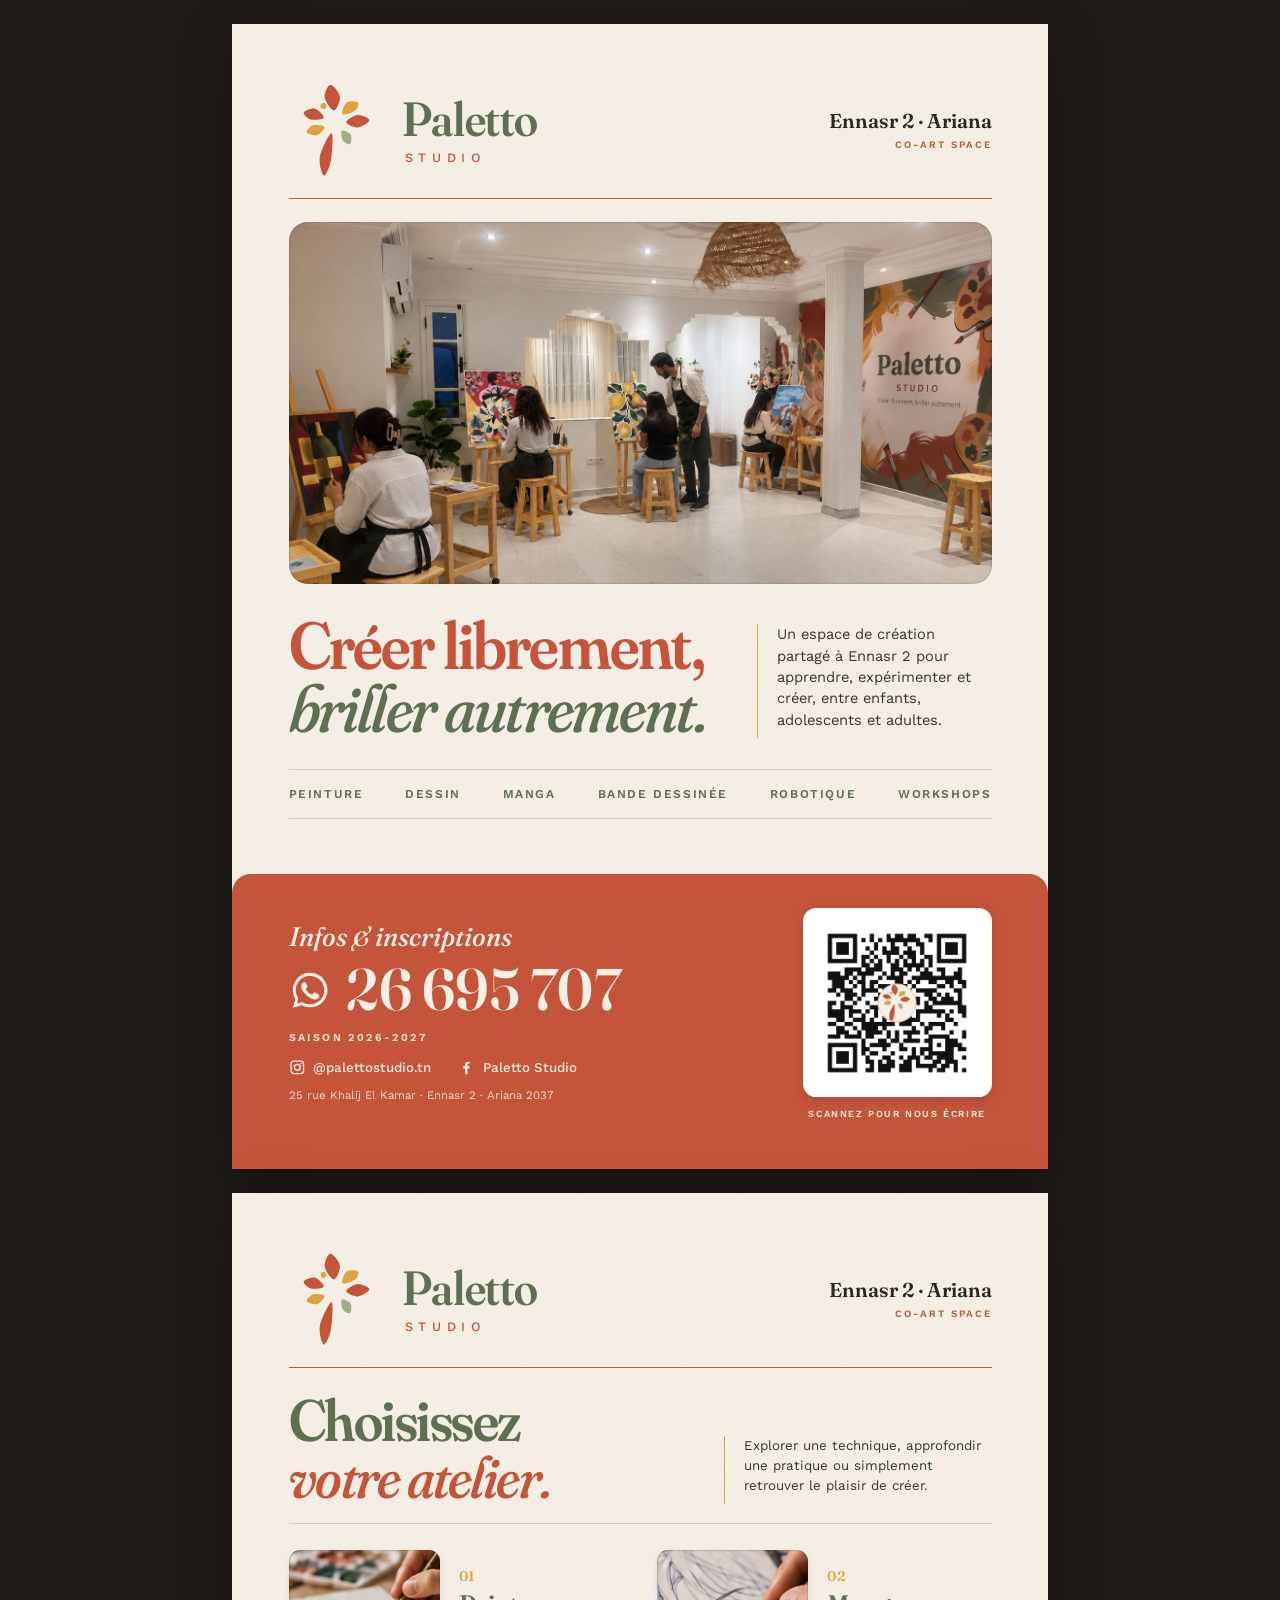
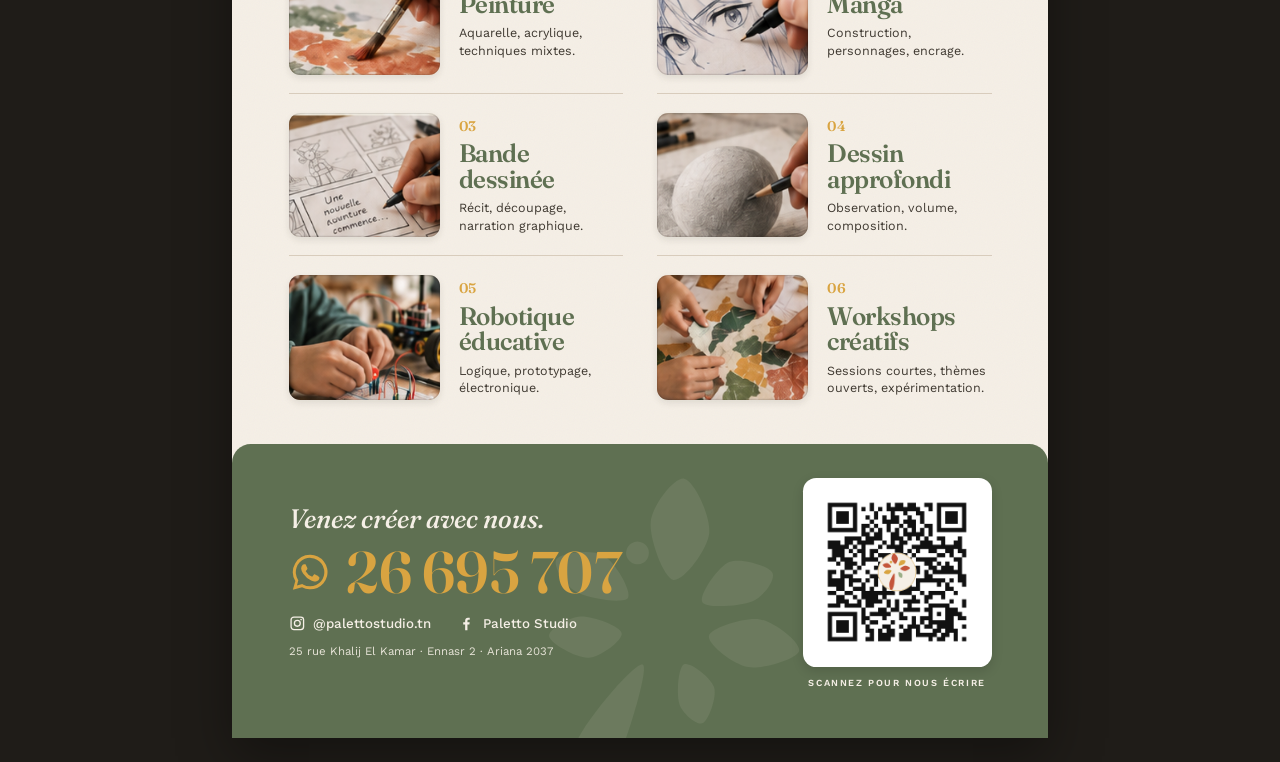
==== commit e1a77681: "Flyer : slogan, typo et logo agrandis, réseaux sociaux, suppression âges/arguments/'six disciplines'" ====
--- a/index.html
+++ b/index.html
@@ -33,6 +33,9 @@
         <circle cx="97" cy="66" r="6.5"/>
       </g>
     </symbol>
+    <symbol id="ico-ig" viewBox="0 0 24 24"><path fill="none" stroke="currentColor" stroke-width="1.9" d="M7 3h10a4 4 0 0 1 4 4v10a4 4 0 0 1-4 4H7a4 4 0 0 1-4-4V7a4 4 0 0 1 4-4z"/><circle cx="12" cy="12" r="4.2" fill="none" stroke="currentColor" stroke-width="1.9"/><circle cx="17.4" cy="6.6" r="1.2" fill="currentColor"/></symbol>
+    <symbol id="ico-fb" viewBox="0 0 24 24"><path fill="currentColor" d="M13.6 22v-8.2h2.8l.4-3.2h-3.2V8.5c0-.9.3-1.6 1.6-1.6h1.7V4.1c-.3 0-1.3-.1-2.5-.1-2.5 0-4.1 1.5-4.1 4.3v2.3H7.5v3.2h2.8V22h3.3z"/></symbol>
+    <symbol id="ico-wa" viewBox="0 0 24 24"><path fill="currentColor" d="M12 2.2a9.8 9.8 0 0 0-8.4 14.8L2.2 22l5.2-1.4A9.8 9.8 0 1 0 12 2.2zm0 17.9a8 8 0 0 1-4.1-1.1l-.3-.2-3.1.8.8-3-.2-.3A8.1 8.1 0 1 1 12 20.1zm4.5-6c-.2-.1-1.5-.7-1.7-.8-.2-.1-.4-.1-.6.1l-.8 1c-.1.2-.3.2-.5.1a6.6 6.6 0 0 1-3.3-2.9c-.2-.4.3-.4.8-1.4.1-.2 0-.3 0-.5l-.8-1.8c-.2-.5-.4-.4-.6-.4h-.5a1 1 0 0 0-.7.3 3 3 0 0 0-.9 2.2 5.2 5.2 0 0 0 1.1 2.8 12 12 0 0 0 4.6 4c1.7.7 2 .6 2.8.5.5-.1 1.5-.6 1.7-1.2.2-.6.2-1.1.1-1.2 0-.1-.2-.2-.4-.3z"/></symbol>
   </defs>
 </svg>
 
@@ -46,42 +49,36 @@
       </a>
       <div class="location">
         <div class="city">Ennasr 2 · Ariana</div>
-        <div class="micro">Co-art space · Art / Tech / Création</div>
+        <div class="micro">Co-art space</div>
       </div>
     </header>
 
     <figure class="hero">
       <img src="assets/photos/hero-studio.png" alt="Atelier de peinture au Paletto Studio">
-      <figcaption class="hero-chip">Saison 2026-2027 · Inscriptions ouvertes</figcaption>
     </figure>
 
     <div class="message">
-      <h1><span class="l1">Faites place</span><span class="l2">à votre créativité.</span></h1>
-      <div class="aside">
-        <svg class="aside-fleur"><use href="#fleur"/></svg>
-        <div class="aside-text">Créer ensemble,<br>chacun à sa façon.</div>
-      </div>
+      <h1><span class="l1">Créer librement,</span><span class="l2">briller autrement.</span></h1>
+      <p class="sub">Un espace de création partagé à Ennasr 2 pour apprendre, expérimenter et créer, entre enfants, adolescents et adultes.</p>
     </div>
 
-    <p class="sub">Un espace de création partagé à Ennasr 2 pour apprendre, expérimenter et créer, de 7 ans à l'âge adulte : peinture, dessin, manga, bande dessinée, robotique éducative et workshops créatifs.</p>
-
-    <ul class="proofs">
-      <li>Petits groupes</li>
-      <li>6 disciplines</li>
-      <li>Enfants · Ados · Adultes</li>
+    <ul class="disciplines">
+      <li>Peinture</li><li>Dessin</li><li>Manga</li><li>Bande dessinée</li><li>Robotique</li><li>Workshops</li>
     </ul>
   </div>
 
-  <!-- Bloc terracotta à fond perdu : déborde de 3 mm sur les bords bas / gauche / droite -->
+  <!-- Bloc terracotta à fond perdu -->
   <div class="cta">
     <div class="cta-inner">
       <div class="cta-text">
-        <div class="cta-kicker">Infos &amp; inscriptions sur WhatsApp</div>
-        <div class="phone">+216 26 695 707</div>
-        <div class="cta-meta">
-          <span><strong>25 rue Khalij El Kamar</strong> · Ennasr 2 · Ariana 2037</span>
-          <span>palettostudio.tn · @paletto.studio</span>
-        </div>
+        <div class="cta-kicker">Infos &amp; inscriptions</div>
+        <div class="phone"><svg class="ico"><use href="#ico-wa"/></svg>26 695 707</div>
+        <div class="season">Saison 2026-2027</div>
+        <ul class="socials">
+          <li><svg class="ico"><use href="#ico-ig"/></svg>@palettostudio.tn</li>
+          <li><svg class="ico"><use href="#ico-fb"/></svg>Paletto Studio</li>
+        </ul>
+        <div class="address">25 rue Khalij El Kamar · Ennasr 2 · Ariana 2037</div>
       </div>
       <div class="qrcard">
         <div class="qrframe"><img src="assets/brand/paletto-qr-whatsapp.png" alt="QR code WhatsApp Paletto Studio"></div>
@@ -101,39 +98,39 @@
       </a>
       <div class="location">
         <div class="city">Ennasr 2 · Ariana</div>
-        <div class="micro">Ateliers · Communauté</div>
+        <div class="micro">Co-art space</div>
       </div>
     </header>
 
     <div class="titlewrap">
-      <h1><span class="roman">Six disciplines,</span><span class="italic">un même studio.</span></h1>
-      <p class="intro"><strong>Choisissez votre atelier</strong>Des formats pour explorer une technique, approfondir une pratique ou simplement retrouver le plaisir de créer.</p>
+      <h1><span class="roman">Choisissez</span><span class="italic">votre atelier.</span></h1>
+      <p class="intro">Explorer une technique, approfondir une pratique ou simplement retrouver le plaisir de créer.</p>
     </div>
 
     <div class="activities">
       <article class="activity">
         <div class="photo"><img src="assets/photos/01-peinture.png" alt="Peinture"></div>
-        <div class="txt"><span class="num">01</span><h2>Peinture</h2><p>Aquarelle, acrylique, techniques mixtes.</p><span class="tag">Dès 7 ans</span></div>
+        <div class="txt"><span class="num">01</span><h2>Peinture</h2><p>Aquarelle, acrylique, techniques mixtes.</p></div>
       </article>
       <article class="activity">
         <div class="photo"><img src="assets/photos/02-manga.png" alt="Manga"></div>
-        <div class="txt"><span class="num">02</span><h2>Manga</h2><p>Construction, personnages, encrage.</p><span class="tag">Ados · Adultes</span></div>
+        <div class="txt"><span class="num">02</span><h2>Manga</h2><p>Construction, personnages, encrage.</p></div>
       </article>
       <article class="activity">
         <div class="photo"><img src="assets/photos/03-bande-dessinee.png" alt="Bande dessinée"></div>
-        <div class="txt"><span class="num">03</span><h2>Bande dessinée</h2><p>Récit, découpage, narration graphique.</p><span class="tag">Dès 10 ans</span></div>
+        <div class="txt"><span class="num">03</span><h2>Bande dessinée</h2><p>Récit, découpage, narration graphique.</p></div>
       </article>
       <article class="activity">
         <div class="photo"><img src="assets/photos/04-dessin-approfondi.png" alt="Dessin approfondi"></div>
-        <div class="txt"><span class="num">04</span><h2>Dessin approfondi</h2><p>Observation, volume, composition.</p><span class="tag">Ados · Adultes</span></div>
+        <div class="txt"><span class="num">04</span><h2>Dessin approfondi</h2><p>Observation, volume, composition.</p></div>
       </article>
       <article class="activity">
         <div class="photo"><img src="assets/photos/05-robotique-educative.png" alt="Robotique éducative"></div>
-        <div class="txt"><span class="num">05</span><h2>Robotique éducative</h2><p>Logique, prototypage, électronique.</p><span class="tag">8-14 ans</span></div>
+        <div class="txt"><span class="num">05</span><h2>Robotique éducative</h2><p>Logique, prototypage, électronique.</p></div>
       </article>
       <article class="activity">
         <div class="photo"><img src="assets/photos/06-workshops-creatifs.png" alt="Workshops créatifs"></div>
-        <div class="txt"><span class="num">06</span><h2>Workshops créatifs</h2><p>Sessions courtes, thèmes ouverts, expérimentation.</p><span class="tag">Tous âges</span></div>
+        <div class="txt"><span class="num">06</span><h2>Workshops créatifs</h2><p>Sessions courtes, thèmes ouverts, expérimentation.</p></div>
       </article>
     </div>
   </div>
@@ -143,18 +140,17 @@
     <svg class="contact-fleur"><use href="#fleur-mono"/></svg>
     <div class="contact-inner">
       <div class="contact-text">
-        <ul class="perks">
-          <li>Petits groupes</li>
-          <li>Matériel fourni</li>
-          <li>Espace partagé</li>
+        <div class="cta-kicker">Venez créer avec nous.</div>
+        <div class="phone"><svg class="ico"><use href="#ico-wa"/></svg>26 695 707</div>
+        <ul class="socials">
+          <li><svg class="ico"><use href="#ico-ig"/></svg>@palettostudio.tn</li>
+          <li><svg class="ico"><use href="#ico-fb"/></svg>Paletto Studio</li>
         </ul>
-        <div class="contact-kicker">Venez créer avec nous.</div>
-        <div class="phone">+216 26 695 707</div>
-        <div class="contact-meta">25 rue Khalij El Kamar, Ennasr 2 · Ariana 2037<br>palettostudio.tn · @paletto.studio</div>
+        <div class="address">25 rue Khalij El Kamar · Ennasr 2 · Ariana 2037</div>
       </div>
       <div class="qrcard">
         <div class="qrframe"><img src="assets/brand/paletto-qr-whatsapp.png" alt="QR code WhatsApp Paletto Studio"></div>
-        <div class="qrcap">WhatsApp · Scannez-moi</div>
+        <div class="qrcap">Scannez pour nous écrire</div>
       </div>
     </div>
   </div>
--- a/styles.css
+++ b/styles.css
@@ -16,106 +16,89 @@
   --rule:#D8CCBC;
   --serif:Fraunces,Georgia,serif;
   --sans:"Work Sans",Arial,sans-serif;
-  --bleed:3mm;
   --margin:15mm; /* 3 mm fond perdu + 12 mm de marge de sécurité */
-  --radius:4mm;
+  --radius:5mm;
 }
 *{box-sizing:border-box}
 html,body{margin:0;padding:0;background:#1f1c18;color:var(--ink);font-family:var(--sans);font-weight:400;-webkit-print-color-adjust:exact;print-color-adjust:exact;-webkit-font-smoothing:antialiased}
 body{display:flex;flex-direction:column;align-items:center;gap:24px;padding:24px}
 h1,h2,p,ul{margin:0}
 ul{padding:0;list-style:none}
+.ico{width:1em;height:1em;display:inline-block;vertical-align:-.12em;flex:none}
 
 .page{
   width:216mm;height:303mm;position:relative;overflow:hidden;background:var(--cream);
   box-shadow:0 18px 50px rgba(0,0,0,.35);
-  /* grain papier très léger */
   background-image:url("data:image/svg+xml,%3Csvg xmlns='http://www.w3.org/2000/svg' width='160' height='160' viewBox='0 0 160 160'%3E%3Cfilter id='n'%3E%3CfeTurbulence type='fractalNoise' baseFrequency='.85' numOctaves='2' stitchTiles='stitch'/%3E%3C/filter%3E%3Crect width='160' height='160' filter='url(%23n)' opacity='.035'/%3E%3C/svg%3E");
 }
 .safe{position:absolute;top:var(--margin);right:var(--margin);left:var(--margin);display:flex;flex-direction:column}
 
-/* ---------- Header / logo vecteur ---------- */
-.header{display:flex;align-items:center;justify-content:space-between;flex:none;padding-bottom:4mm;border-bottom:.3mm solid var(--terra)}
-.logo{display:flex;align-items:center;gap:3.2mm;text-decoration:none;color:inherit}
-.logo-mark{width:19mm;height:19mm;display:block;flex:none}
+/* ---------- Header / logo vecteur (zone de protection charte : 1/4 de la hauteur du symbole) ---------- */
+.header{display:flex;align-items:center;justify-content:space-between;flex:none;padding-bottom:5mm;border-bottom:.3mm solid var(--terra)}
+.logo{display:flex;align-items:center;gap:4mm;text-decoration:none;color:inherit}
+.logo-mark{width:26mm;height:26mm;display:block;flex:none}
 .logo-text{display:flex;flex-direction:column;line-height:1}
-.logo-name{font-family:var(--serif);font-weight:600;font-size:26pt;color:var(--green);letter-spacing:-.3px;font-variation-settings:"opsz" 144,"SOFT" 40}
-.logo-sub{font-size:7.2pt;letter-spacing:4.2px;text-transform:uppercase;color:var(--terra);font-weight:500;margin-top:1.6mm;padding-left:.6mm}
+.logo-name{font-family:var(--serif);font-weight:600;font-size:36pt;color:var(--green);letter-spacing:-.4px;font-variation-settings:"opsz" 144,"SOFT" 40}
+.logo-sub{font-size:9.6pt;letter-spacing:5.6px;text-transform:uppercase;color:var(--terra);font-weight:500;margin-top:2.2mm;padding-left:.8mm}
 .location{text-align:right;line-height:1.2}
-.location .city{font-family:var(--serif);font-size:13.5pt;font-weight:600;color:var(--ink);font-variation-settings:"opsz" 30}
-.location .micro{font-size:6.4pt;letter-spacing:1.6px;text-transform:uppercase;color:var(--terra);font-weight:600;margin-top:1.3mm}
+.location .city{font-family:var(--serif);font-size:15pt;font-weight:600;color:var(--ink);font-variation-settings:"opsz" 30}
+.location .micro{font-size:7.4pt;letter-spacing:2px;text-transform:uppercase;color:var(--terra);font-weight:600;margin-top:1.6mm}
 
 /* ---------- Recto ---------- */
-.recto .hero{margin:5.5mm 0 0;height:98mm;border-radius:var(--radius);overflow:hidden;position:relative;flex:none;background:#c9bfb2}
+.recto .hero{margin:6mm 0 0;height:96mm;border-radius:var(--radius);overflow:hidden;position:relative;flex:none;background:#c9bfb2}
 .recto .hero img{width:100%;height:100%;object-fit:cover;object-position:center 46%;display:block}
-/* voile de couleur : fond la photo dans la palette au lieu de laisser un rendu "collé" */
-.recto .hero::after{content:"";position:absolute;inset:0;border-radius:inherit;box-shadow:inset 0 0 0 .3mm rgba(42,38,32,.12);background:linear-gradient(180deg,rgba(196,85,59,.04),transparent 30%,rgba(42,38,32,.16));pointer-events:none}
-.hero-chip{position:absolute;left:4.5mm;bottom:4.5mm;z-index:2;background:var(--cream);color:var(--green);border-radius:6mm;padding:2.1mm 3.6mm 1.9mm;font-size:6.3pt;letter-spacing:1.3px;font-weight:600;text-transform:uppercase;box-shadow:0 .6mm 2mm rgba(0,0,0,.12)}
+.recto .hero::after{content:"";position:absolute;inset:0;border-radius:inherit;box-shadow:inset 0 0 0 .3mm rgba(42,38,32,.12);background:linear-gradient(180deg,rgba(196,85,59,.04),transparent 30%,rgba(42,38,32,.14));pointer-events:none}
 
-.recto .message{display:grid;grid-template-columns:minmax(0,1fr) 44mm;gap:8mm;margin-top:7mm;align-items:end;flex:none}
-.recto h1{font-family:var(--serif);font-weight:600;letter-spacing:-1.6px;line-height:.86;font-variation-settings:"opsz" 144,"SOFT" 60,"WONK" 1;position:relative}
-.recto h1 .l1{display:block;color:var(--terra);font-size:48pt}
-.recto h1 .l2{display:block;color:var(--green);font-size:48pt;font-style:italic;font-weight:500;margin-top:1.5mm}
-/* touche ocre "coup de pinceau" derrière la première ligne */
-.recto h1::before{content:"";position:absolute;left:-2.5mm;top:9.5mm;width:62mm;height:9mm;background:var(--ochre);opacity:.28;border-radius:60% 40% 55% 45%/60% 45% 55% 40%;transform:rotate(-1.4deg);z-index:-1}
-.recto .aside{border-left:.35mm solid var(--ochre);padding-left:4.5mm;display:flex;flex-direction:column;gap:2.4mm;padding-bottom:1mm}
-.aside-fleur{width:12mm;height:12mm;display:block}
-.aside-text{font-family:var(--serif);font-size:13pt;color:var(--green);font-style:italic;line-height:1.05;font-weight:500}
+.recto .message{margin-top:8mm;flex:none;display:grid;grid-template-columns:minmax(0,1fr) 62mm;gap:9mm;align-items:end}
+.recto h1{font-family:var(--serif);font-weight:600;letter-spacing:-1.8px;line-height:.9;font-variation-settings:"opsz" 144,"SOFT" 60,"WONK" 1;position:relative}
+.recto h1 .l1{display:block;color:var(--terra);font-size:50pt}
+.recto h1 .l2{display:block;color:var(--green);font-size:50pt;font-style:italic;font-weight:500;margin-top:1mm}
+.recto .sub{font-size:11pt;line-height:1.45;color:#3a342d;padding-bottom:2mm;border-left:.4mm solid var(--ochre);padding-left:5mm}
 
-.recto .sub{margin-top:5mm;font-size:10.2pt;line-height:1.45;max-width:172mm;color:#3a342d;flex:none}
-.recto .proofs{display:grid;grid-template-columns:repeat(3,1fr);margin-top:5.5mm;border-top:.28mm solid var(--rule);border-bottom:.28mm solid var(--rule);height:12.5mm;align-items:center;flex:none}
-.recto .proofs li{display:flex;align-items:center;justify-content:center;gap:2.2mm;font-size:6.8pt;font-weight:600;letter-spacing:1.1px;text-transform:uppercase;color:var(--green);white-space:nowrap}
-.recto .proofs li:not(:last-child){border-right:.28mm solid var(--rule)}
-.recto .proofs li::before{content:"";width:3.4mm;height:3.4mm;border:.42mm solid var(--terra);border-radius:50%;background:radial-gradient(circle,var(--terra) 0 .7mm,transparent .75mm)}
+.recto .disciplines{display:flex;justify-content:space-between;margin-top:8mm;padding:4.5mm 0;border-top:.28mm solid var(--rule);border-bottom:.28mm solid var(--rule);flex:none}
+.recto .disciplines li{font-size:9pt;font-weight:600;letter-spacing:1.6px;text-transform:uppercase;color:var(--green);white-space:nowrap}
 
-/* Bloc CTA terracotta plein fond perdu */
-.cta{position:absolute;left:0;right:0;bottom:0;height:66mm;background:var(--terra);color:var(--cream);border-radius:var(--radius) var(--radius) 0 0}
-.cta::before{content:"";position:absolute;right:-14mm;top:-6mm;width:70mm;height:70mm;border-radius:50%;background:rgba(245,239,230,.07)}
-.cta-inner{position:absolute;left:var(--margin);right:var(--margin);top:8mm;bottom:var(--margin);display:grid;grid-template-columns:1fr 44mm;gap:10mm;align-items:center}
-.cta-kicker{font-family:var(--serif);font-size:17pt;font-style:italic;font-weight:500;line-height:1.05;font-variation-settings:"opsz" 60}
-.phone{font-family:var(--serif);font-size:34pt;line-height:.95;font-weight:600;margin-top:2.6mm;white-space:nowrap;letter-spacing:.2px;font-variation-settings:"opsz" 144}
-.cta-meta{margin-top:4mm;font-size:7.2pt;line-height:1.55;display:flex;flex-direction:column;gap:.4mm;color:rgba(245,239,230,.92)}
-.cta-meta strong{font-weight:600}
+/* Blocs pleins à fond perdu (CTA recto / contact verso) */
+.cta,.contact{position:absolute;left:0;right:0;bottom:0;height:78mm;color:var(--cream);border-radius:var(--radius) var(--radius) 0 0;overflow:hidden}
+.cta{background:var(--terra)}
+.contact{background:var(--green)}
+.cta-inner,.contact-inner{position:absolute;left:var(--margin);right:var(--margin);top:9mm;bottom:var(--margin);display:grid;grid-template-columns:1fr 50mm;gap:10mm;align-items:center}
+.cta-kicker{font-family:var(--serif);font-size:20pt;font-style:italic;font-weight:500;line-height:1.05;font-variation-settings:"opsz" 60}
+.phone{font-family:var(--serif);font-size:44pt;line-height:.95;font-weight:600;margin-top:3mm;white-space:nowrap;letter-spacing:.3px;font-variation-settings:"opsz" 144;display:flex;align-items:center;gap:4mm}
+.phone .ico{width:.72em;height:.72em}
+.season{font-size:8pt;letter-spacing:2.4px;text-transform:uppercase;font-weight:600;margin-top:3.5mm;color:var(--cream)}
+.socials{display:flex;gap:7mm;margin-top:4mm;font-size:10pt;font-weight:500}
+.socials li{display:flex;align-items:center;gap:2.2mm;white-space:nowrap}
+.socials .ico{width:1.25em;height:1.25em}
+.address{margin-top:3mm;font-size:8.6pt;line-height:1.5;color:rgba(245,239,230,.9)}
+.contact .phone{color:var(--ochre)}
+.contact-fleur{position:absolute;right:58mm;bottom:-30mm;width:84mm;height:102mm;color:rgba(245,239,230,.08);transform:rotate(14deg)}
 
 /* QR : toujours sur blanc pur, isolé, jamais sur photo */
 .qrcard{display:flex;flex-direction:column;align-items:center;text-align:center}
-.qrframe{width:44mm;height:44mm;background:#fff;border-radius:3.2mm;padding:2mm;display:flex;align-items:center;justify-content:center;box-shadow:0 1mm 3mm rgba(0,0,0,.14)}
+.qrframe{width:50mm;height:50mm;background:#fff;border-radius:3.5mm;padding:2.2mm;display:flex;align-items:center;justify-content:center;box-shadow:0 1mm 3mm rgba(0,0,0,.14)}
 .qrframe img{width:100%;height:100%;object-fit:contain;display:block}
-.qrcap{margin-top:2.4mm;font-size:6pt;font-weight:600;letter-spacing:1.4px;text-transform:uppercase;color:var(--cream)}
+.qrcap{margin-top:2.8mm;font-size:7pt;font-weight:600;letter-spacing:1.6px;text-transform:uppercase;color:var(--cream)}
 
 /* ---------- Verso ---------- */
-.verso .titlewrap{display:grid;grid-template-columns:1.3fr .7fr;gap:8mm;margin-top:6mm;padding-bottom:4.5mm;border-bottom:.28mm solid var(--rule);align-items:end;flex:none}
-.verso h1{font-family:var(--serif);font-weight:600;line-height:.88;letter-spacing:-1.3px;font-variation-settings:"opsz" 144,"SOFT" 60,"WONK" 1}
-.verso h1 .roman{color:var(--green);font-size:38pt;display:block}
-.verso h1 .italic{color:var(--terra);font-size:38pt;font-style:italic;font-weight:500;display:block;margin-top:1.5mm}
-.verso .intro{font-size:8pt;line-height:1.5;color:var(--muted);padding-bottom:1mm}
-.verso .intro strong{display:block;color:var(--terra);font-size:6.4pt;letter-spacing:1.6px;text-transform:uppercase;font-weight:600;margin-bottom:1.8mm}
+.verso .titlewrap{display:grid;grid-template-columns:1.2fr .8fr;gap:9mm;margin-top:7mm;padding-bottom:5mm;border-bottom:.28mm solid var(--rule);align-items:end;flex:none}
+.verso h1{font-family:var(--serif);font-weight:600;line-height:.9;letter-spacing:-1.5px;font-variation-settings:"opsz" 144,"SOFT" 60,"WONK" 1}
+.verso h1 .roman{color:var(--green);font-size:44pt;display:block}
+.verso h1 .italic{color:var(--terra);font-size:44pt;font-style:italic;font-weight:500;display:block;margin-top:1mm}
+.verso .intro{font-size:10pt;line-height:1.5;color:#3a342d;padding-bottom:2mm;border-left:.4mm solid var(--ochre);padding-left:5mm}
 
-.activities{display:grid;grid-template-columns:1fr 1fr;grid-template-rows:repeat(3,40mm);column-gap:8mm;row-gap:5mm;margin-top:6mm;flex:none}
-.activity{display:grid;grid-template-columns:38mm 1fr;gap:4.5mm;align-items:center;border-bottom:.24mm solid var(--rule);padding-bottom:5mm}
+.activities{display:grid;grid-template-columns:1fr 1fr;grid-template-rows:repeat(3,38mm);column-gap:9mm;row-gap:5mm;margin-top:7mm;flex:none}
+.activity{display:grid;grid-template-columns:40mm 1fr;gap:5mm;align-items:center;border-bottom:.24mm solid var(--rule);padding-bottom:5mm}
 .activity:nth-last-child(-n+2){border-bottom:0}
-/* Photos : bords crème/angles arrondis incrustés déjà rognés dans les fichiers sources,
-   puis cernées d'un filet fin pour ne pas "baver" dans le fond crème. */
-.activity .photo{width:38mm;height:35mm;border-radius:3mm;overflow:hidden;background:#cfc5b8;position:relative;box-shadow:0 .8mm 2mm rgba(42,38,32,.10)}
+/* Bords crème/angles arrondis incrustés déjà rognés dans les fichiers sources ;
+   filet fin + ombre pour détacher la photo du fond. */
+.activity .photo{width:40mm;height:33mm;border-radius:3mm;overflow:hidden;background:#cfc5b8;position:relative;box-shadow:0 .8mm 2mm rgba(42,38,32,.10)}
 .activity .photo img{width:100%;height:100%;object-fit:cover;display:block}
 .activity .photo::after{content:"";position:absolute;inset:0;border-radius:inherit;box-shadow:inset 0 0 0 .3mm rgba(42,38,32,.14)}
-.activity .txt{min-width:0;align-self:center}
-.num{font-family:var(--serif);font-size:9.5pt;color:var(--ochre);font-weight:600;line-height:1;letter-spacing:.5px}
-.activity h2{font-family:var(--serif);font-size:16pt;color:var(--green);font-weight:600;line-height:.98;margin-top:1.3mm;letter-spacing:-.4px;font-variation-settings:"opsz" 60}
-.activity p{font-size:7.9pt;line-height:1.35;margin-top:2mm;color:#3f3931}
-.tag{display:inline-block;margin-top:2.4mm;color:var(--terra);font-size:5.9pt;letter-spacing:1.1px;font-weight:600;text-transform:uppercase;white-space:nowrap}
-.tag::before{content:"";display:inline-block;width:5mm;height:.35mm;background:var(--ochre);margin-right:1.8mm;vertical-align:middle}
-
-/* Bloc contact sauge profonde plein fond perdu */
-.contact{position:absolute;left:0;right:0;bottom:0;height:72mm;background:var(--green);color:var(--cream);border-radius:var(--radius) var(--radius) 0 0;overflow:hidden}
-.contact-fleur{position:absolute;right:52mm;bottom:-28mm;width:78mm;height:95mm;color:rgba(245,239,230,.08);transform:rotate(14deg)}
-.contact-inner{position:absolute;left:var(--margin);right:var(--margin);top:8mm;bottom:var(--margin);display:grid;grid-template-columns:1fr 44mm;gap:10mm;align-items:center}
-.perks{display:flex;gap:4mm;flex-wrap:wrap;margin-bottom:4.5mm}
-.perks li{font-size:6.2pt;letter-spacing:1.2px;font-weight:600;text-transform:uppercase;padding:1.6mm 3mm 1.4mm;border:.28mm solid rgba(245,239,230,.45);border-radius:5mm;white-space:nowrap}
-.contact-kicker{font-family:var(--serif);font-size:17pt;font-style:italic;font-weight:500;line-height:1.05;font-variation-settings:"opsz" 60}
-.contact .phone{color:var(--ochre)}
-.contact-meta{margin-top:3.5mm;font-size:7.2pt;line-height:1.55;color:rgba(245,239,230,.9)}
-.contact .qrcap{color:var(--cream)}
+.activity .txt{min-width:0}
+.num{font-family:var(--serif);font-size:10.5pt;color:var(--ochre);font-weight:600;line-height:1;letter-spacing:.5px}
+.activity h2{font-family:var(--serif);font-size:19pt;color:var(--green);font-weight:600;line-height:1;margin-top:1.5mm;letter-spacing:-.5px;font-variation-settings:"opsz" 60}
+.activity p{font-size:9.4pt;line-height:1.4;margin-top:2.2mm;color:#3f3931}
 
 @media print{
   html,body{background:#fff;padding:0;margin:0;display:block}
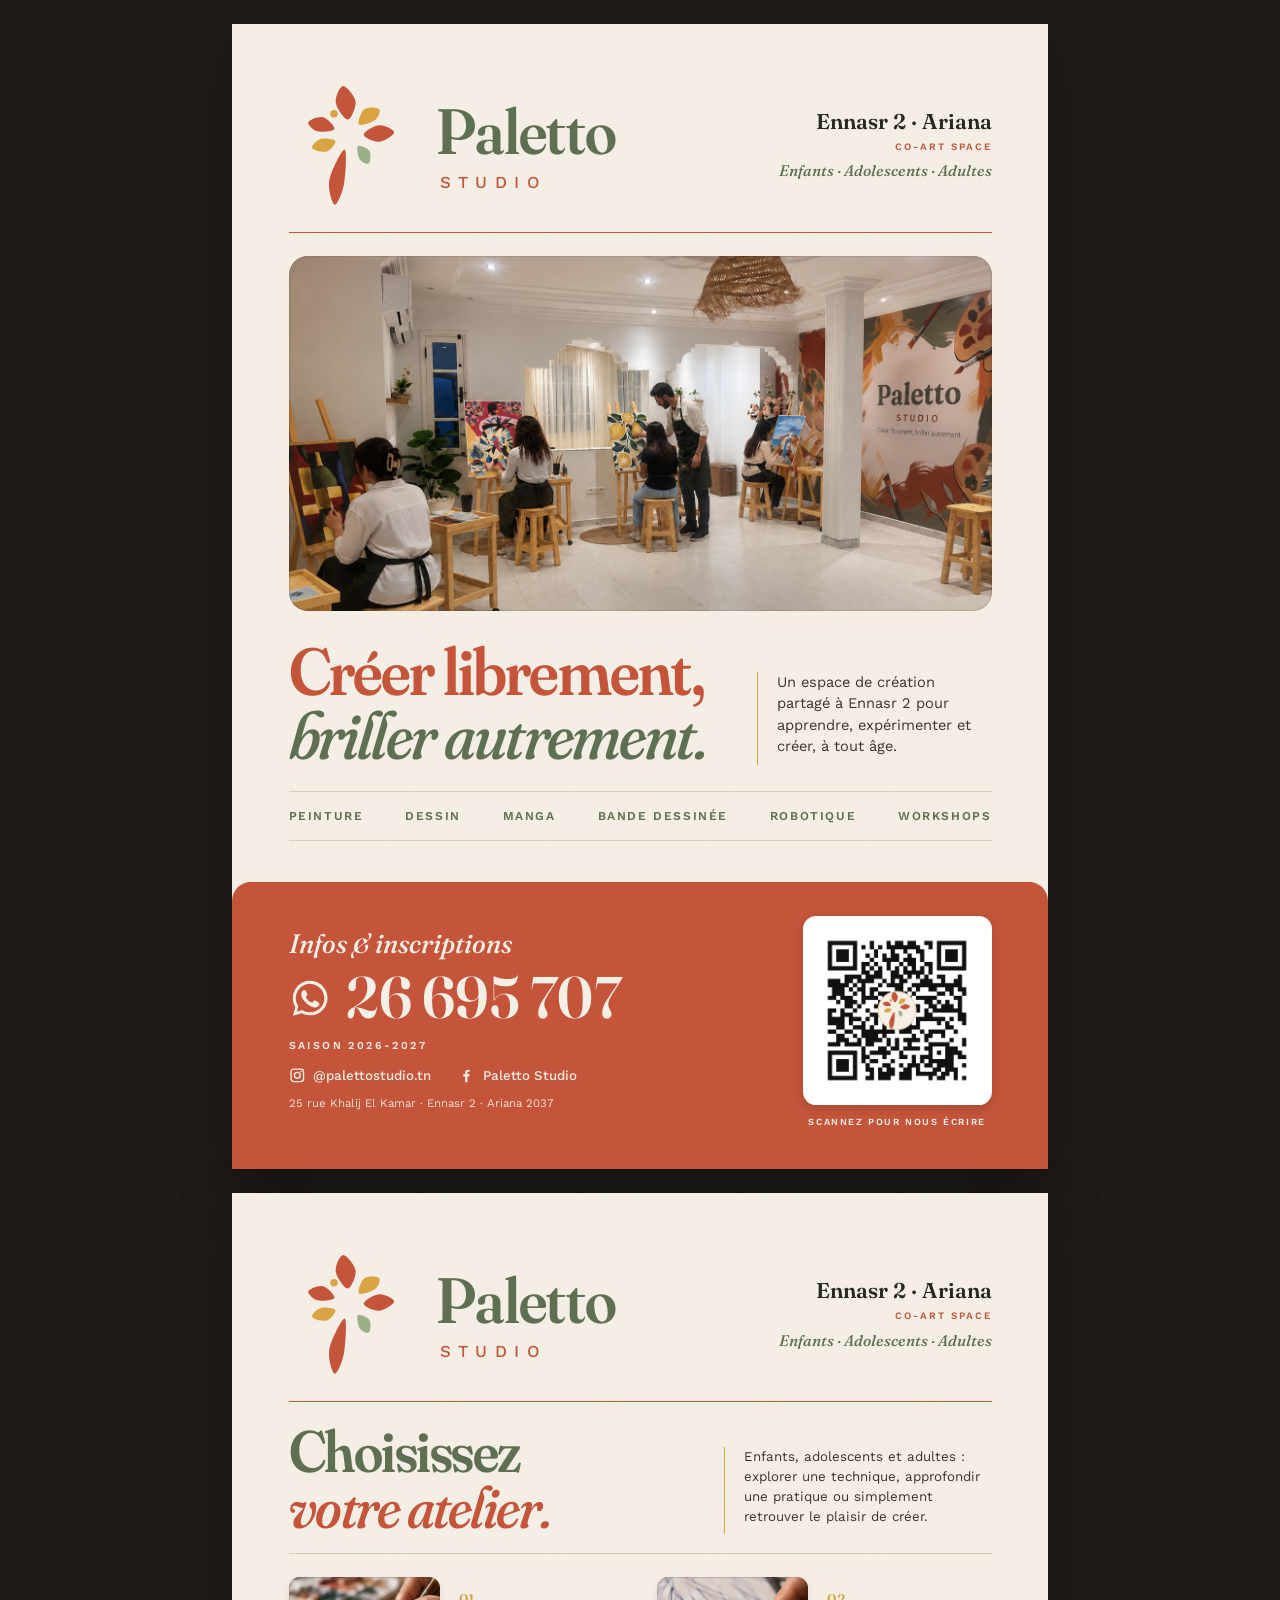
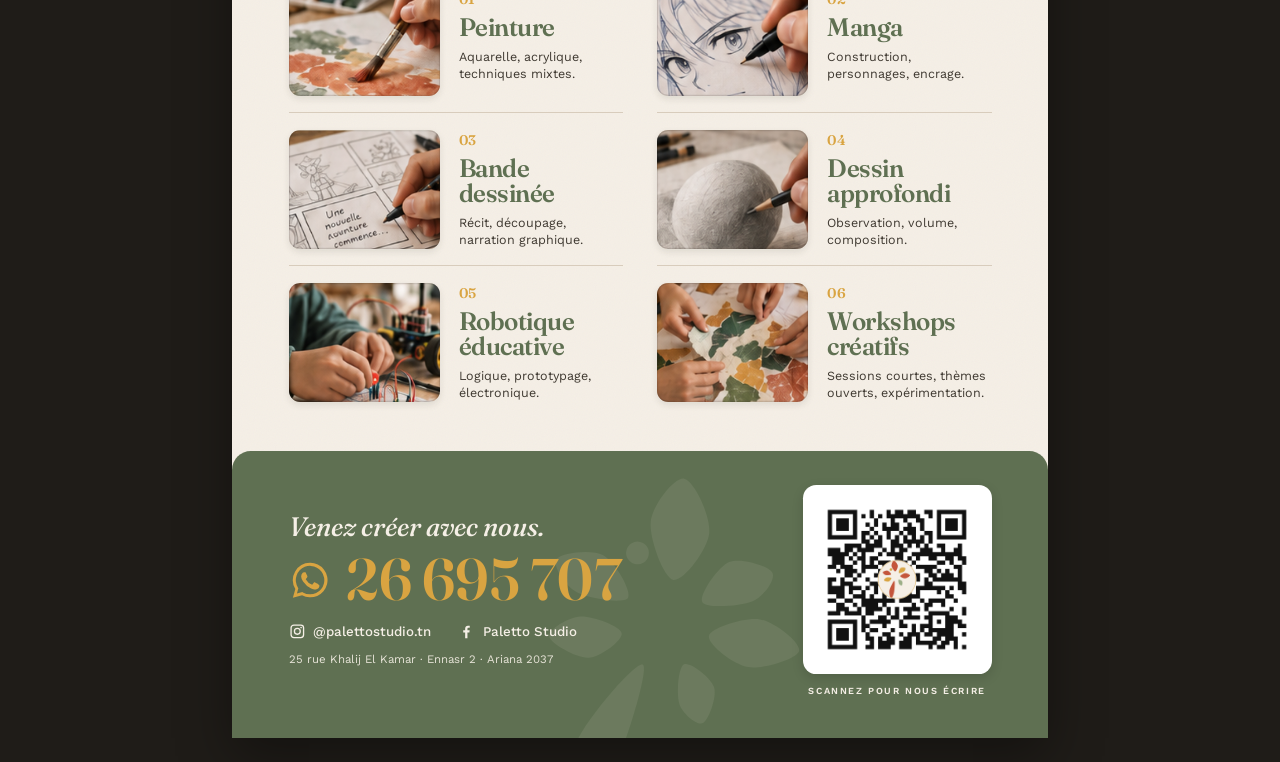
==== commit 490e7143: "Flyer : logo 34 mm, mention Enfants · Adolescents · Adultes Co-authored-by: omar maghraoui <amoo.mag" ====
--- a/index.html
+++ b/index.html
@@ -50,6 +50,7 @@
       <div class="location">
         <div class="city">Ennasr 2 · Ariana</div>
         <div class="micro">Co-art space</div>
+        <div class="public">Enfants · Adolescents · Adultes</div>
       </div>
     </header>
 
@@ -59,7 +60,7 @@
 
     <div class="message">
       <h1><span class="l1">Créer librement,</span><span class="l2">briller autrement.</span></h1>
-      <p class="sub">Un espace de création partagé à Ennasr 2 pour apprendre, expérimenter et créer, entre enfants, adolescents et adultes.</p>
+      <p class="sub">Un espace de création partagé à Ennasr 2 pour apprendre, expérimenter et créer, à tout âge.</p>
     </div>
 
     <ul class="disciplines">
@@ -99,12 +100,13 @@
       <div class="location">
         <div class="city">Ennasr 2 · Ariana</div>
         <div class="micro">Co-art space</div>
+        <div class="public">Enfants · Adolescents · Adultes</div>
       </div>
     </header>
 
     <div class="titlewrap">
       <h1><span class="roman">Choisissez</span><span class="italic">votre atelier.</span></h1>
-      <p class="intro">Explorer une technique, approfondir une pratique ou simplement retrouver le plaisir de créer.</p>
+      <p class="intro">Enfants, adolescents et adultes : explorer une technique, approfondir une pratique ou simplement retrouver le plaisir de créer.</p>
     </div>
 
     <div class="activities">
--- a/styles.css
+++ b/styles.css
@@ -34,18 +34,19 @@
 .safe{position:absolute;top:var(--margin);right:var(--margin);left:var(--margin);display:flex;flex-direction:column}
 
 /* ---------- Header / logo vecteur (zone de protection charte : 1/4 de la hauteur du symbole) ---------- */
-.header{display:flex;align-items:center;justify-content:space-between;flex:none;padding-bottom:5mm;border-bottom:.3mm solid var(--terra)}
-.logo{display:flex;align-items:center;gap:4mm;text-decoration:none;color:inherit}
-.logo-mark{width:26mm;height:26mm;display:block;flex:none}
+.header{display:flex;align-items:center;justify-content:space-between;flex:none;padding-bottom:6mm;border-bottom:.3mm solid var(--terra)}
+.logo{display:flex;align-items:center;gap:5mm;text-decoration:none;color:inherit}
+.logo-mark{width:34mm;height:34mm;display:block;flex:none}
 .logo-text{display:flex;flex-direction:column;line-height:1}
-.logo-name{font-family:var(--serif);font-weight:600;font-size:36pt;color:var(--green);letter-spacing:-.4px;font-variation-settings:"opsz" 144,"SOFT" 40}
-.logo-sub{font-size:9.6pt;letter-spacing:5.6px;text-transform:uppercase;color:var(--terra);font-weight:500;margin-top:2.2mm;padding-left:.8mm}
+.logo-name{font-family:var(--serif);font-weight:600;font-size:48pt;color:var(--green);letter-spacing:-.6px;font-variation-settings:"opsz" 144,"SOFT" 40}
+.logo-sub{font-size:12.6pt;letter-spacing:7.4px;text-transform:uppercase;color:var(--terra);font-weight:500;margin-top:2.8mm;padding-left:1mm}
 .location{text-align:right;line-height:1.2}
-.location .city{font-family:var(--serif);font-size:15pt;font-weight:600;color:var(--ink);font-variation-settings:"opsz" 30}
+.location .city{font-family:var(--serif);font-size:16pt;font-weight:600;color:var(--ink);font-variation-settings:"opsz" 30}
 .location .micro{font-size:7.4pt;letter-spacing:2px;text-transform:uppercase;color:var(--terra);font-weight:600;margin-top:1.6mm}
+.location .public{margin-top:2.6mm;font-family:var(--serif);font-style:italic;font-size:11.5pt;color:var(--green);font-weight:500}
 
 /* ---------- Recto ---------- */
-.recto .hero{margin:6mm 0 0;height:96mm;border-radius:var(--radius);overflow:hidden;position:relative;flex:none;background:#c9bfb2}
+.recto .hero{margin:6mm 0 0;height:94mm;border-radius:var(--radius);overflow:hidden;position:relative;flex:none;background:#c9bfb2}
 .recto .hero img{width:100%;height:100%;object-fit:cover;object-position:center 46%;display:block}
 .recto .hero::after{content:"";position:absolute;inset:0;border-radius:inherit;box-shadow:inset 0 0 0 .3mm rgba(42,38,32,.12);background:linear-gradient(180deg,rgba(196,85,59,.04),transparent 30%,rgba(42,38,32,.14));pointer-events:none}
 
@@ -55,11 +56,11 @@
 .recto h1 .l2{display:block;color:var(--green);font-size:50pt;font-style:italic;font-weight:500;margin-top:1mm}
 .recto .sub{font-size:11pt;line-height:1.45;color:#3a342d;padding-bottom:2mm;border-left:.4mm solid var(--ochre);padding-left:5mm}
 
-.recto .disciplines{display:flex;justify-content:space-between;margin-top:8mm;padding:4.5mm 0;border-top:.28mm solid var(--rule);border-bottom:.28mm solid var(--rule);flex:none}
+.recto .disciplines{display:flex;justify-content:space-between;margin-top:7mm;padding:4.5mm 0;border-top:.28mm solid var(--rule);border-bottom:.28mm solid var(--rule);flex:none}
 .recto .disciplines li{font-size:9pt;font-weight:600;letter-spacing:1.6px;text-transform:uppercase;color:var(--green);white-space:nowrap}
 
 /* Blocs pleins à fond perdu (CTA recto / contact verso) */
-.cta,.contact{position:absolute;left:0;right:0;bottom:0;height:78mm;color:var(--cream);border-radius:var(--radius) var(--radius) 0 0;overflow:hidden}
+.cta,.contact{position:absolute;left:0;right:0;bottom:0;height:76mm;color:var(--cream);border-radius:var(--radius) var(--radius) 0 0;overflow:hidden}
 .cta{background:var(--terra)}
 .contact{background:var(--green)}
 .cta-inner,.contact-inner{position:absolute;left:var(--margin);right:var(--margin);top:9mm;bottom:var(--margin);display:grid;grid-template-columns:1fr 50mm;gap:10mm;align-items:center}
@@ -81,18 +82,18 @@
 .qrcap{margin-top:2.8mm;font-size:7pt;font-weight:600;letter-spacing:1.6px;text-transform:uppercase;color:var(--cream)}
 
 /* ---------- Verso ---------- */
-.verso .titlewrap{display:grid;grid-template-columns:1.2fr .8fr;gap:9mm;margin-top:7mm;padding-bottom:5mm;border-bottom:.28mm solid var(--rule);align-items:end;flex:none}
+.verso .titlewrap{display:grid;grid-template-columns:1.2fr .8fr;gap:9mm;margin-top:6mm;padding-bottom:5mm;border-bottom:.28mm solid var(--rule);align-items:end;flex:none}
 .verso h1{font-family:var(--serif);font-weight:600;line-height:.9;letter-spacing:-1.5px;font-variation-settings:"opsz" 144,"SOFT" 60,"WONK" 1}
 .verso h1 .roman{color:var(--green);font-size:44pt;display:block}
 .verso h1 .italic{color:var(--terra);font-size:44pt;font-style:italic;font-weight:500;display:block;margin-top:1mm}
 .verso .intro{font-size:10pt;line-height:1.5;color:#3a342d;padding-bottom:2mm;border-left:.4mm solid var(--ochre);padding-left:5mm}
 
-.activities{display:grid;grid-template-columns:1fr 1fr;grid-template-rows:repeat(3,38mm);column-gap:9mm;row-gap:5mm;margin-top:7mm;flex:none}
+.activities{display:grid;grid-template-columns:1fr 1fr;grid-template-rows:repeat(3,36mm);column-gap:9mm;row-gap:4.5mm;margin-top:6mm;flex:none}
 .activity{display:grid;grid-template-columns:40mm 1fr;gap:5mm;align-items:center;border-bottom:.24mm solid var(--rule);padding-bottom:5mm}
 .activity:nth-last-child(-n+2){border-bottom:0}
 /* Bords crème/angles arrondis incrustés déjà rognés dans les fichiers sources ;
    filet fin + ombre pour détacher la photo du fond. */
-.activity .photo{width:40mm;height:33mm;border-radius:3mm;overflow:hidden;background:#cfc5b8;position:relative;box-shadow:0 .8mm 2mm rgba(42,38,32,.10)}
+.activity .photo{width:40mm;height:31.5mm;border-radius:3mm;overflow:hidden;background:#cfc5b8;position:relative;box-shadow:0 .8mm 2mm rgba(42,38,32,.10)}
 .activity .photo img{width:100%;height:100%;object-fit:cover;display:block}
 .activity .photo::after{content:"";position:absolute;inset:0;border-radius:inherit;box-shadow:inset 0 0 0 .3mm rgba(42,38,32,.14)}
 .activity .txt{min-width:0}
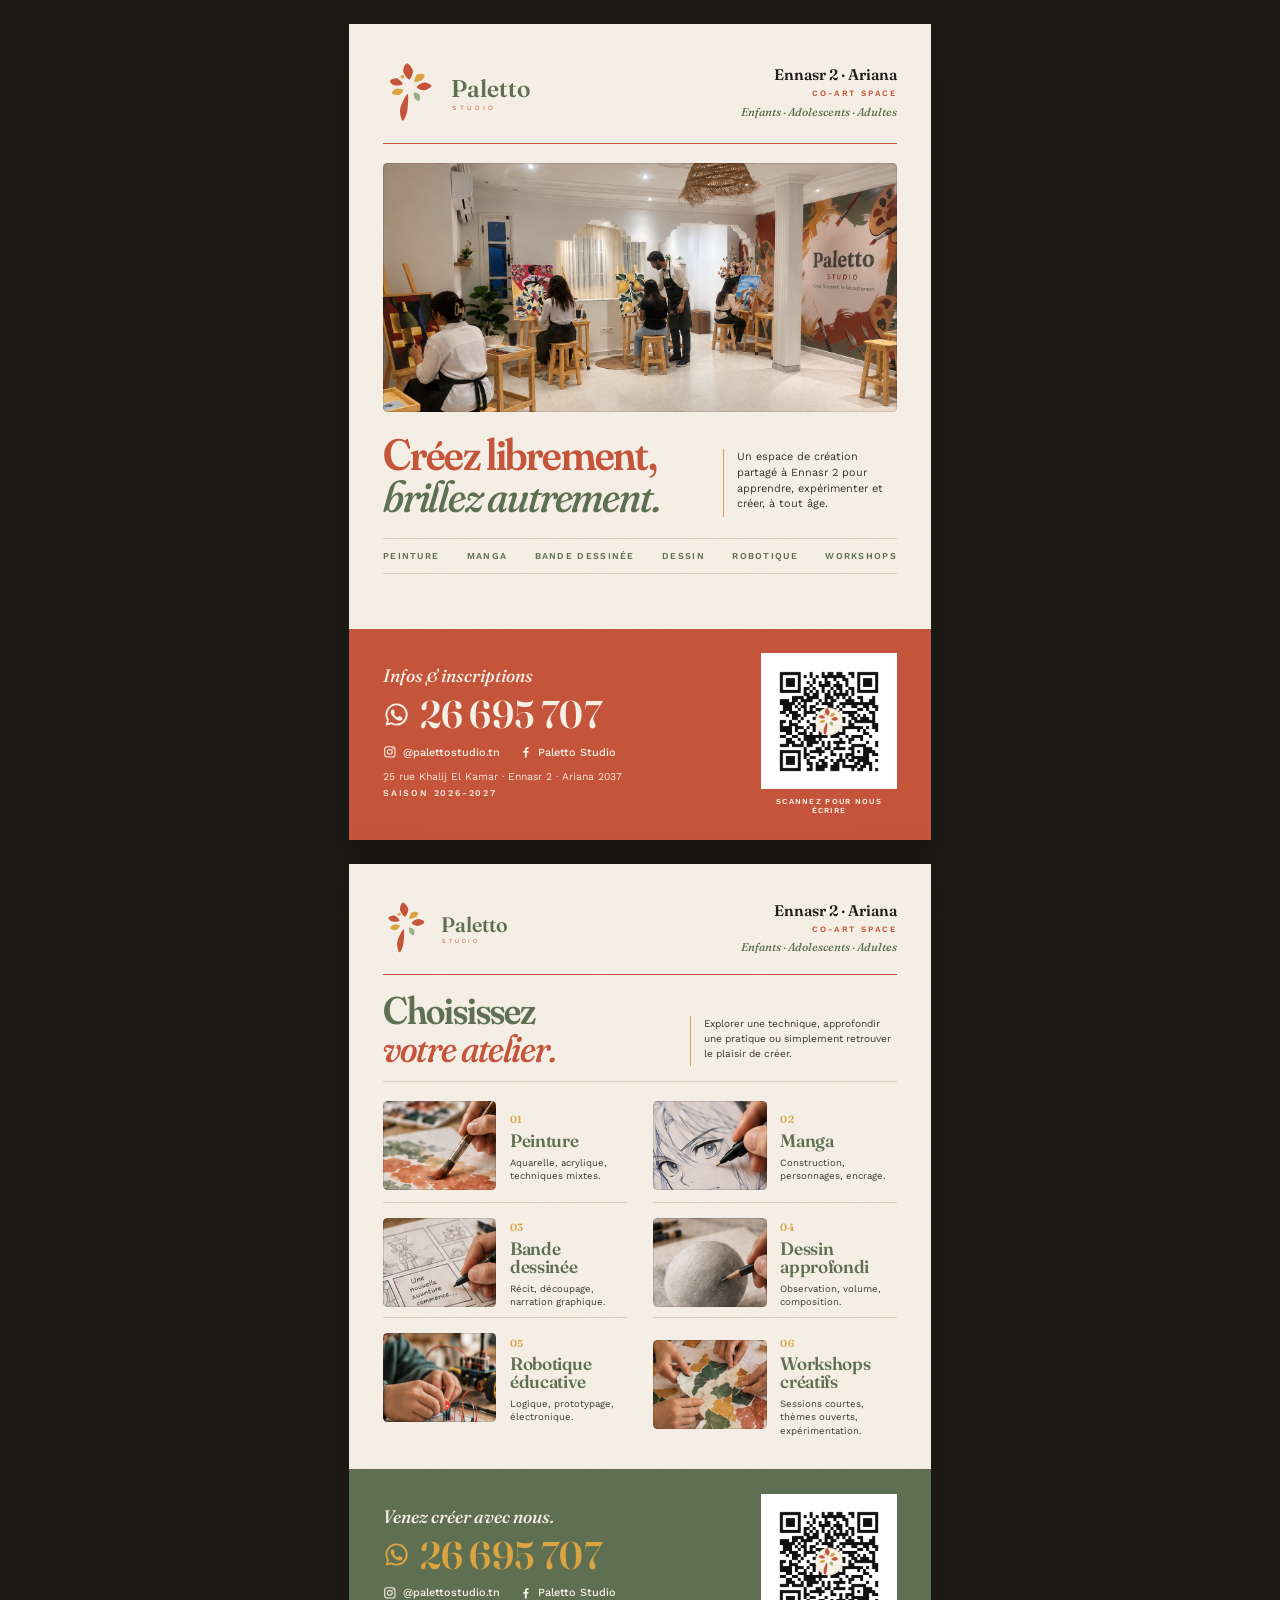
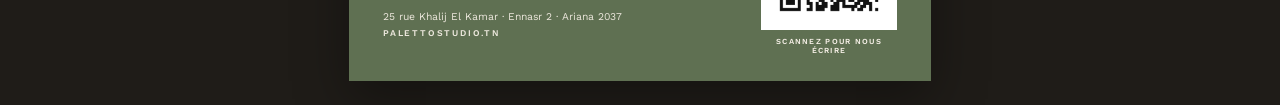
==== commit 51de4cf3: "Flyer A5 : bandeaux droits, arrondis discrets, logo officiel agrandi, slogan corrigé Co-authored-by:" ====
--- a/index.html
+++ b/index.html
@@ -3,15 +3,16 @@
 <head>
 <meta charset="utf-8">
 <meta name="viewport" content="width=device-width,initial-scale=1">
-<title>Paletto Studio - Flyer 2026-2027</title>
+<title>Paletto Studio - Flyer A5 2026-2027</title>
 <link rel="stylesheet" href="styles.css">
 </head>
 <body>
 
-<!-- Fleur d'atelier : tracés officiels de la charte, réutilisés en vecteur (jamais recolorés ni déplacés). -->
+<!-- Logo officiel : géométrie exacte de assets/brand/paletto_logo_email.svg (symbole 170/190, Paletto 66.3, STUDIO 17.85 / 8.5).
+     Réutilisé tel quel via <use>, jamais recomposé. -->
 <svg width="0" height="0" style="position:absolute" aria-hidden="true">
   <defs>
-    <symbol id="fleur" viewBox="40 10 180 220">
+    <g id="petales">
       <path d="M120.6 76.0 C115.0 76.3 101.4 56.5 100.0 46.9 C98.7 37.3 107.0 18.7 112.6 18.4 C118.3 18.1 132.7 35.5 134.0 45.1 C135.3 54.7 126.3 75.7 120.6 76.0 Z" fill="#C4553B"/>
       <path d="M139.7 84.3 C136.6 81.3 143.3 62.8 149.0 58.4 C154.8 54.1 171.3 55.1 174.3 58.2 C177.4 61.2 173.2 72.4 167.4 76.8 C161.6 81.2 142.7 87.4 139.7 84.3 Z" fill="#D9A441"/>
       <path d="M148.0 102.0 C148.0 97.3 165.3 86.6 174.0 85.9 C182.7 85.2 200.0 93.3 200.0 98.0 C200.0 102.7 182.7 113.2 174.0 113.9 C165.3 114.6 148.0 106.7 148.0 102.0 Z" fill="#C4553B"/>
@@ -20,18 +21,11 @@
       <path d="M99.3 112.6 C101.0 116.2 90.9 128.8 84.3 130.8 C77.7 132.8 61.3 128.1 59.6 124.5 C58.0 120.8 67.6 111.1 74.2 109.1 C80.8 107.1 97.7 108.9 99.3 112.6 Z" fill="#D9A441"/>
       <path d="M97.9 92.3 C96.3 96.3 76.0 98.1 68.6 96.1 C61.1 94.2 51.4 84.6 53.0 80.6 C54.6 76.6 70.8 70.1 78.3 72.0 C85.8 73.9 99.5 88.2 97.9 92.3 Z" fill="#C4553B"/>
       <circle cx="97" cy="66" r="6.5" fill="#D9A441"/>
-    </symbol>
-    <symbol id="fleur-mono" viewBox="40 10 180 220">
-      <g fill="currentColor">
-        <path d="M120.6 76.0 C115.0 76.3 101.4 56.5 100.0 46.9 C98.7 37.3 107.0 18.7 112.6 18.4 C118.3 18.1 132.7 35.5 134.0 45.1 C135.3 54.7 126.3 75.7 120.6 76.0 Z"/>
-        <path d="M139.7 84.3 C136.6 81.3 143.3 62.8 149.0 58.4 C154.8 54.1 171.3 55.1 174.3 58.2 C177.4 61.2 173.2 72.4 167.4 76.8 C161.6 81.2 142.7 87.4 139.7 84.3 Z"/>
-        <path d="M148.0 102.0 C148.0 97.3 165.3 86.6 174.0 85.9 C182.7 85.2 200.0 93.3 200.0 98.0 C200.0 102.7 182.7 113.2 174.0 113.9 C165.3 114.6 148.0 106.7 148.0 102.0 Z"/>
-        <path d="M138.1 121.2 C140.9 118.8 154.7 124.7 157.9 129.7 C161.0 134.7 159.5 148.8 156.7 151.2 C153.9 153.5 144.1 148.8 141.0 143.8 C137.9 138.8 135.3 123.5 138.1 121.2 Z"/>
-        <path d="M115.3 127.1 C119.5 128.2 117.0 170.7 114.2 186.5 C111.3 202.3 102.3 223.0 98.2 221.9 C94.0 220.8 86.2 195.5 89.1 179.7 C91.9 163.9 111.1 126.0 115.3 127.1 Z"/>
-        <path d="M99.3 112.6 C101.0 116.2 90.9 128.8 84.3 130.8 C77.7 132.8 61.3 128.1 59.6 124.5 C58.0 120.8 67.6 111.1 74.2 109.1 C80.8 107.1 97.7 108.9 99.3 112.6 Z"/>
-        <path d="M97.9 92.3 C96.3 96.3 76.0 98.1 68.6 96.1 C61.1 94.2 51.4 84.6 53.0 80.6 C54.6 76.6 70.8 70.1 78.3 72.0 C85.8 73.9 99.5 88.2 97.9 92.3 Z"/>
-        <circle cx="97" cy="66" r="6.5"/>
-      </g>
+    </g>
+    <symbol id="logo-officiel" viewBox="0 0 620 190">
+      <svg x="10" y="8" width="170" height="170" viewBox="20 10 220 220" overflow="visible"><use href="#petales"/></svg>
+      <text x="202.10" y="106.60" font-family="Fraunces" font-weight="600" font-size="66.30" fill="#5F7052">Paletto</text>
+      <text x="206.35" y="142.30" font-family="Work Sans" font-weight="400" font-size="17.85" letter-spacing="8.50" fill="#C4553B">STUDIO</text>
     </symbol>
     <symbol id="ico-ig" viewBox="0 0 24 24"><path fill="none" stroke="currentColor" stroke-width="1.9" d="M7 3h10a4 4 0 0 1 4 4v10a4 4 0 0 1-4 4H7a4 4 0 0 1-4-4V7a4 4 0 0 1 4-4z"/><circle cx="12" cy="12" r="4.2" fill="none" stroke="currentColor" stroke-width="1.9"/><circle cx="17.4" cy="6.6" r="1.2" fill="currentColor"/></symbol>
     <symbol id="ico-fb" viewBox="0 0 24 24"><path fill="currentColor" d="M13.6 22v-8.2h2.8l.4-3.2h-3.2V8.5c0-.9.3-1.6 1.6-1.6h1.7V4.1c-.3 0-1.3-.1-2.5-.1-2.5 0-4.1 1.5-4.1 4.3v2.3H7.5v3.2h2.8V22h3.3z"/></symbol>
@@ -43,10 +37,7 @@
 <section class="page recto" aria-label="Paletto Studio - Recto">
   <div class="safe">
     <header class="header">
-      <a class="logo" aria-label="Paletto Studio">
-        <svg class="logo-mark"><use href="#fleur"/></svg>
-        <span class="logo-text"><span class="logo-name">Paletto</span><span class="logo-sub">Studio</span></span>
-      </a>
+      <svg class="logo" role="img" aria-label="Paletto Studio"><use href="#logo-officiel"/></svg>
       <div class="location">
         <div class="city">Ennasr 2 · Ariana</div>
         <div class="micro">Co-art space</div>
@@ -59,27 +50,25 @@
     </figure>
 
     <div class="message">
-      <h1><span class="l1">Créer librement,</span><span class="l2">briller autrement.</span></h1>
+      <h1><span class="l1">Créez librement,</span><span class="l2">brillez autrement.</span></h1>
       <p class="sub">Un espace de création partagé à Ennasr 2 pour apprendre, expérimenter et créer, à tout âge.</p>
     </div>
 
     <ul class="disciplines">
-      <li>Peinture</li><li>Dessin</li><li>Manga</li><li>Bande dessinée</li><li>Robotique</li><li>Workshops</li>
+      <li>Peinture</li><li>Manga</li><li>Bande dessinée</li><li>Dessin</li><li>Robotique</li><li>Workshops</li>
     </ul>
   </div>
 
-  <!-- Bloc terracotta à fond perdu -->
-  <div class="cta">
-    <div class="cta-inner">
-      <div class="cta-text">
-        <div class="cta-kicker">Infos &amp; inscriptions</div>
+  <div class="band cta">
+    <div class="band-inner">
+      <div class="band-text">
+        <div class="kicker">Infos &amp; inscriptions</div>
         <div class="phone"><svg class="ico"><use href="#ico-wa"/></svg>26 695 707</div>
-        <div class="season">Saison 2026-2027</div>
         <ul class="socials">
           <li><svg class="ico"><use href="#ico-ig"/></svg>@palettostudio.tn</li>
           <li><svg class="ico"><use href="#ico-fb"/></svg>Paletto Studio</li>
         </ul>
-        <div class="address">25 rue Khalij El Kamar · Ennasr 2 · Ariana 2037</div>
+        <div class="address">25 rue Khalij El Kamar · Ennasr 2 · Ariana 2037<br><span class="season">Saison 2026-2027</span></div>
       </div>
       <div class="qrcard">
         <div class="qrframe"><img src="assets/brand/paletto-qr-whatsapp.png" alt="QR code WhatsApp Paletto Studio"></div>
@@ -93,10 +82,7 @@
 <section class="page verso" aria-label="Paletto Studio - Verso">
   <div class="safe">
     <header class="header">
-      <a class="logo" aria-label="Paletto Studio">
-        <svg class="logo-mark"><use href="#fleur"/></svg>
-        <span class="logo-text"><span class="logo-name">Paletto</span><span class="logo-sub">Studio</span></span>
-      </a>
+      <svg class="logo" role="img" aria-label="Paletto Studio"><use href="#logo-officiel"/></svg>
       <div class="location">
         <div class="city">Ennasr 2 · Ariana</div>
         <div class="micro">Co-art space</div>
@@ -106,7 +92,7 @@
 
     <div class="titlewrap">
       <h1><span class="roman">Choisissez</span><span class="italic">votre atelier.</span></h1>
-      <p class="intro">Enfants, adolescents et adultes : explorer une technique, approfondir une pratique ou simplement retrouver le plaisir de créer.</p>
+      <p class="intro">Explorer une technique, approfondir une pratique ou simplement retrouver le plaisir de créer.</p>
     </div>
 
     <div class="activities">
@@ -137,18 +123,16 @@
     </div>
   </div>
 
-  <!-- Bloc sauge profonde à fond perdu -->
-  <div class="contact">
-    <svg class="contact-fleur"><use href="#fleur-mono"/></svg>
-    <div class="contact-inner">
-      <div class="contact-text">
-        <div class="cta-kicker">Venez créer avec nous.</div>
+  <div class="band contact">
+    <div class="band-inner">
+      <div class="band-text">
+        <div class="kicker">Venez créer avec nous.</div>
         <div class="phone"><svg class="ico"><use href="#ico-wa"/></svg>26 695 707</div>
         <ul class="socials">
           <li><svg class="ico"><use href="#ico-ig"/></svg>@palettostudio.tn</li>
           <li><svg class="ico"><use href="#ico-fb"/></svg>Paletto Studio</li>
         </ul>
-        <div class="address">25 rue Khalij El Kamar · Ennasr 2 · Ariana 2037</div>
+        <div class="address">25 rue Khalij El Kamar · Ennasr 2 · Ariana 2037<br><span class="season">palettostudio.tn</span></div>
       </div>
       <div class="qrcard">
         <div class="qrframe"><img src="assets/brand/paletto-qr-whatsapp.png" alt="QR code WhatsApp Paletto Studio"></div>
--- a/styles.css
+++ b/styles.css
@@ -1,5 +1,5 @@
-/* Paletto Studio - Flyer A4 recto/verso, 216 x 303 mm (A4 + 3 mm de fond perdu).
-   Typo charte : Fraunces (titres) + Work Sans (texte). Polices variables locales. */
+/* Paletto Studio - Flyer A5 recto/verso, 154 x 216 mm (A5 148 x 210 + 3 mm de fond perdu).
+   Typo charte : Fraunces (titres) + Work Sans (informations). Polices variables locales. */
 @font-face{font-family:Fraunces;src:url('assets/fonts/Fraunces-VF.ttf') format('truetype');font-weight:100 900;font-style:normal}
 @font-face{font-family:Fraunces;src:url('assets/fonts/Fraunces-Italic-VF.ttf') format('truetype');font-weight:100 900;font-style:italic}
 @font-face{font-family:"Work Sans";src:url('assets/fonts/WorkSans-VF.ttf') format('truetype');font-weight:100 900;font-style:normal}
@@ -11,13 +11,14 @@
   --ochre:#D9A441;
   --sage:#9CAF88;
   --green:#5F7052;
-  --ink:#2A2620;
+  --ink:#221E19;
   --muted:#6B635A;
   --rule:#D8CCBC;
   --serif:Fraunces,Georgia,serif;
   --sans:"Work Sans",Arial,sans-serif;
-  --margin:15mm; /* 3 mm fond perdu + 12 mm de marge de sécurité */
-  --radius:5mm;
+  --bleed:3mm;
+  --margin:9mm;   /* 3 mm fond perdu + 6 mm de marge de sécurité */
+  --r-photo:1.2mm; /* rayon unique et discret des vignettes */
 }
 *{box-sizing:border-box}
 html,body{margin:0;padding:0;background:#1f1c18;color:var(--ink);font-family:var(--sans);font-weight:400;-webkit-print-color-adjust:exact;print-color-adjust:exact;-webkit-font-smoothing:antialiased}
@@ -27,83 +28,79 @@
 .ico{width:1em;height:1em;display:inline-block;vertical-align:-.12em;flex:none}
 
 .page{
-  width:216mm;height:303mm;position:relative;overflow:hidden;background:var(--cream);
+  width:154mm;height:216mm;position:relative;overflow:hidden;background:var(--cream);
   box-shadow:0 18px 50px rgba(0,0,0,.35);
   background-image:url("data:image/svg+xml,%3Csvg xmlns='http://www.w3.org/2000/svg' width='160' height='160' viewBox='0 0 160 160'%3E%3Cfilter id='n'%3E%3CfeTurbulence type='fractalNoise' baseFrequency='.85' numOctaves='2' stitchTiles='stitch'/%3E%3C/filter%3E%3Crect width='160' height='160' filter='url(%23n)' opacity='.035'/%3E%3C/svg%3E");
 }
 .safe{position:absolute;top:var(--margin);right:var(--margin);left:var(--margin);display:flex;flex-direction:column}
 
-/* ---------- Header / logo vecteur (zone de protection charte : 1/4 de la hauteur du symbole) ---------- */
-.header{display:flex;align-items:center;justify-content:space-between;flex:none;padding-bottom:6mm;border-bottom:.3mm solid var(--terra)}
-.logo{display:flex;align-items:center;gap:5mm;text-decoration:none;color:inherit}
-.logo-mark{width:34mm;height:34mm;display:block;flex:none}
-.logo-text{display:flex;flex-direction:column;line-height:1}
-.logo-name{font-family:var(--serif);font-weight:600;font-size:48pt;color:var(--green);letter-spacing:-.6px;font-variation-settings:"opsz" 144,"SOFT" 40}
-.logo-sub{font-size:12.6pt;letter-spacing:7.4px;text-transform:uppercase;color:var(--terra);font-weight:500;margin-top:2.8mm;padding-left:1mm}
+/* ---------- En-tête : bloc logo officiel (ratio 620:190), zone de protection = 1/4 de sa hauteur ---------- */
+.header{display:flex;align-items:center;justify-content:space-between;flex:none;padding-bottom:4mm;border-bottom:.3mm solid var(--terra)}
+.logo{display:block;flex:none;margin-left:-1.6mm} /* compense la marge interne du fichier logo (x=10/620) */
+.recto .logo{width:60mm;height:18.4mm}
+.verso .logo{width:52mm;height:15.9mm}
 .location{text-align:right;line-height:1.2}
-.location .city{font-family:var(--serif);font-size:16pt;font-weight:600;color:var(--ink);font-variation-settings:"opsz" 30}
-.location .micro{font-size:7.4pt;letter-spacing:2px;text-transform:uppercase;color:var(--terra);font-weight:600;margin-top:1.6mm}
-.location .public{margin-top:2.6mm;font-family:var(--serif);font-style:italic;font-size:11.5pt;color:var(--green);font-weight:500}
+.location .city{font-family:var(--serif);font-size:11.5pt;font-weight:600;color:var(--ink);font-variation-settings:"opsz" 30}
+.location .micro{font-size:6.2pt;letter-spacing:1.8px;text-transform:uppercase;color:var(--terra);font-weight:600;margin-top:1.2mm}
+.location .public{margin-top:1.8mm;font-family:var(--serif);font-style:italic;font-size:8.6pt;color:var(--green);font-weight:500}
 
 /* ---------- Recto ---------- */
-.recto .hero{margin:6mm 0 0;height:94mm;border-radius:var(--radius);overflow:hidden;position:relative;flex:none;background:#c9bfb2}
+.recto .hero{margin:5mm 0 0;height:66mm;border-radius:var(--r-photo);overflow:hidden;position:relative;flex:none;background:#c9bfb2}
 .recto .hero img{width:100%;height:100%;object-fit:cover;object-position:center 46%;display:block}
-.recto .hero::after{content:"";position:absolute;inset:0;border-radius:inherit;box-shadow:inset 0 0 0 .3mm rgba(42,38,32,.12);background:linear-gradient(180deg,rgba(196,85,59,.04),transparent 30%,rgba(42,38,32,.14));pointer-events:none}
+.recto .hero::after{content:"";position:absolute;inset:0;border-radius:inherit;box-shadow:inset 0 0 0 .25mm rgba(34,30,25,.12);pointer-events:none}
 
-.recto .message{margin-top:8mm;flex:none;display:grid;grid-template-columns:minmax(0,1fr) 62mm;gap:9mm;align-items:end}
-.recto h1{font-family:var(--serif);font-weight:600;letter-spacing:-1.8px;line-height:.9;font-variation-settings:"opsz" 144,"SOFT" 60,"WONK" 1;position:relative}
-.recto h1 .l1{display:block;color:var(--terra);font-size:50pt}
-.recto h1 .l2{display:block;color:var(--green);font-size:50pt;font-style:italic;font-weight:500;margin-top:1mm}
-.recto .sub{font-size:11pt;line-height:1.45;color:#3a342d;padding-bottom:2mm;border-left:.4mm solid var(--ochre);padding-left:5mm}
+.recto .message{margin-top:6mm;flex:none;display:grid;grid-template-columns:minmax(0,1fr) 46mm;gap:7mm;align-items:end}
+.recto h1{font-family:var(--serif);font-weight:600;letter-spacing:-1.2px;line-height:.9;font-variation-settings:"opsz" 144,"SOFT" 60,"WONK" 1}
+.recto h1 .l1{display:block;color:var(--terra);font-size:33pt}
+.recto h1 .l2{display:block;color:var(--green);font-size:33pt;font-style:italic;font-weight:500;margin-top:.8mm}
+.recto .sub{font-size:8.2pt;line-height:1.45;color:#3a342d;padding-bottom:1.2mm;border-left:.35mm solid var(--ochre);padding-left:3.5mm}
 
-.recto .disciplines{display:flex;justify-content:space-between;margin-top:7mm;padding:4.5mm 0;border-top:.28mm solid var(--rule);border-bottom:.28mm solid var(--rule);flex:none}
-.recto .disciplines li{font-size:9pt;font-weight:600;letter-spacing:1.6px;text-transform:uppercase;color:var(--green);white-space:nowrap}
+.recto .disciplines{display:flex;justify-content:space-between;margin-top:5.5mm;padding:3.2mm 0;border-top:.25mm solid var(--rule);border-bottom:.25mm solid var(--rule);flex:none}
+.recto .disciplines li{font-size:6.8pt;font-weight:600;letter-spacing:1.3px;text-transform:uppercase;color:var(--green);white-space:nowrap}
 
-/* Blocs pleins à fond perdu (CTA recto / contact verso) */
-.cta,.contact{position:absolute;left:0;right:0;bottom:0;height:76mm;color:var(--cream);border-radius:var(--radius) var(--radius) 0 0;overflow:hidden}
+/* ---------- Bandeaux de contact : aplats rectangulaires à fond perdu, bord supérieur droit ---------- */
+.band{position:absolute;left:0;right:0;bottom:0;height:56mm;color:var(--cream)}
 .cta{background:var(--terra)}
 .contact{background:var(--green)}
-.cta-inner,.contact-inner{position:absolute;left:var(--margin);right:var(--margin);top:9mm;bottom:var(--margin);display:grid;grid-template-columns:1fr 50mm;gap:10mm;align-items:center}
-.cta-kicker{font-family:var(--serif);font-size:20pt;font-style:italic;font-weight:500;line-height:1.05;font-variation-settings:"opsz" 60}
-.phone{font-family:var(--serif);font-size:44pt;line-height:.95;font-weight:600;margin-top:3mm;white-space:nowrap;letter-spacing:.3px;font-variation-settings:"opsz" 144;display:flex;align-items:center;gap:4mm}
-.phone .ico{width:.72em;height:.72em}
-.season{font-size:8pt;letter-spacing:2.4px;text-transform:uppercase;font-weight:600;margin-top:3.5mm;color:var(--cream)}
-.socials{display:flex;gap:7mm;margin-top:4mm;font-size:10pt;font-weight:500}
-.socials li{display:flex;align-items:center;gap:2.2mm;white-space:nowrap}
+.band-inner{position:absolute;left:var(--margin);right:var(--margin);top:6.5mm;bottom:var(--margin);display:grid;grid-template-columns:1fr 36mm;gap:8mm;align-items:center}
+.kicker{font-family:var(--serif);font-size:13.5pt;font-style:italic;font-weight:500;line-height:1.05;font-variation-settings:"opsz" 60}
+.phone{font-family:var(--serif);font-size:29pt;line-height:1;font-weight:600;margin-top:2.4mm;white-space:nowrap;letter-spacing:.2px;font-variation-settings:"opsz" 144;display:flex;align-items:center;gap:2.6mm}
+.phone .ico{width:.7em;height:.7em}
+.socials{display:flex;gap:5mm;margin-top:3mm;font-size:8.2pt;font-weight:500}
+.socials li{display:flex;align-items:center;gap:1.6mm;white-space:nowrap}
 .socials .ico{width:1.25em;height:1.25em}
-.address{margin-top:3mm;font-size:8.6pt;line-height:1.5;color:rgba(245,239,230,.9)}
+.address{margin-top:2.6mm;font-size:7.8pt;line-height:1.55;color:rgba(245,239,230,.94)}
+.season{font-size:6.6pt;letter-spacing:1.8px;text-transform:uppercase;font-weight:600}
 .contact .phone{color:var(--ochre)}
-.contact-fleur{position:absolute;right:58mm;bottom:-30mm;width:84mm;height:102mm;color:rgba(245,239,230,.08);transform:rotate(14deg)}
 
-/* QR : toujours sur blanc pur, isolé, jamais sur photo */
+/* QR : carré blanc sobre, coins droits, sans ombre */
 .qrcard{display:flex;flex-direction:column;align-items:center;text-align:center}
-.qrframe{width:50mm;height:50mm;background:#fff;border-radius:3.5mm;padding:2.2mm;display:flex;align-items:center;justify-content:center;box-shadow:0 1mm 3mm rgba(0,0,0,.14)}
+.qrframe{width:36mm;height:36mm;background:#fff;padding:1.8mm;display:flex;align-items:center;justify-content:center}
 .qrframe img{width:100%;height:100%;object-fit:contain;display:block}
-.qrcap{margin-top:2.8mm;font-size:7pt;font-weight:600;letter-spacing:1.6px;text-transform:uppercase;color:var(--cream)}
+.qrcap{margin-top:2mm;font-size:5.8pt;font-weight:600;letter-spacing:1.3px;text-transform:uppercase;color:var(--cream)}
 
 /* ---------- Verso ---------- */
-.verso .titlewrap{display:grid;grid-template-columns:1.2fr .8fr;gap:9mm;margin-top:6mm;padding-bottom:5mm;border-bottom:.28mm solid var(--rule);align-items:end;flex:none}
-.verso h1{font-family:var(--serif);font-weight:600;line-height:.9;letter-spacing:-1.5px;font-variation-settings:"opsz" 144,"SOFT" 60,"WONK" 1}
-.verso h1 .roman{color:var(--green);font-size:44pt;display:block}
-.verso h1 .italic{color:var(--terra);font-size:44pt;font-style:italic;font-weight:500;display:block;margin-top:1mm}
-.verso .intro{font-size:10pt;line-height:1.5;color:#3a342d;padding-bottom:2mm;border-left:.4mm solid var(--ochre);padding-left:5mm}
+.verso .titlewrap{display:grid;grid-template-columns:1.15fr .85fr;gap:7mm;margin-top:5mm;padding-bottom:4mm;border-bottom:.25mm solid var(--rule);align-items:end;flex:none}
+.verso h1{font-family:var(--serif);font-weight:600;line-height:.9;letter-spacing:-1px;font-variation-settings:"opsz" 144,"SOFT" 60,"WONK" 1}
+.verso h1 .roman{color:var(--green);font-size:29pt;display:block}
+.verso h1 .italic{color:var(--terra);font-size:29pt;font-style:italic;font-weight:500;display:block;margin-top:.8mm}
+.verso .intro{font-size:7.6pt;line-height:1.5;color:#3a342d;padding-bottom:1.2mm;border-left:.35mm solid var(--ochre);padding-left:3.5mm}
 
-.activities{display:grid;grid-template-columns:1fr 1fr;grid-template-rows:repeat(3,36mm);column-gap:9mm;row-gap:4.5mm;margin-top:6mm;flex:none}
-.activity{display:grid;grid-template-columns:40mm 1fr;gap:5mm;align-items:center;border-bottom:.24mm solid var(--rule);padding-bottom:5mm}
+.activities{display:grid;grid-template-columns:1fr 1fr;grid-template-rows:repeat(3,27mm);column-gap:7mm;row-gap:3.5mm;margin-top:5mm;flex:none}
+.activity{display:grid;grid-template-columns:30mm 1fr;gap:3.6mm;align-items:center;border-bottom:.22mm solid var(--rule);padding-bottom:3.5mm}
 .activity:nth-last-child(-n+2){border-bottom:0}
-/* Bords crème/angles arrondis incrustés déjà rognés dans les fichiers sources ;
-   filet fin + ombre pour détacher la photo du fond. */
-.activity .photo{width:40mm;height:31.5mm;border-radius:3mm;overflow:hidden;background:#cfc5b8;position:relative;box-shadow:0 .8mm 2mm rgba(42,38,32,.10)}
+/* Bords crème incrustés déjà rognés à la source ; simple filet, pas d'ombre. */
+.activity .photo{width:30mm;height:23.5mm;border-radius:var(--r-photo);overflow:hidden;background:#cfc5b8;position:relative}
 .activity .photo img{width:100%;height:100%;object-fit:cover;display:block}
-.activity .photo::after{content:"";position:absolute;inset:0;border-radius:inherit;box-shadow:inset 0 0 0 .3mm rgba(42,38,32,.14)}
+.activity .photo::after{content:"";position:absolute;inset:0;border-radius:inherit;box-shadow:inset 0 0 0 .25mm rgba(34,30,25,.14)}
 .activity .txt{min-width:0}
-.num{font-family:var(--serif);font-size:10.5pt;color:var(--ochre);font-weight:600;line-height:1;letter-spacing:.5px}
-.activity h2{font-family:var(--serif);font-size:19pt;color:var(--green);font-weight:600;line-height:1;margin-top:1.5mm;letter-spacing:-.5px;font-variation-settings:"opsz" 60}
-.activity p{font-size:9.4pt;line-height:1.4;margin-top:2.2mm;color:#3f3931}
+.num{font-family:var(--serif);font-size:7.8pt;color:var(--ochre);font-weight:600;line-height:1;letter-spacing:.4px}
+.activity h2{font-family:var(--serif);font-size:13.5pt;color:var(--green);font-weight:600;line-height:1;margin-top:1.1mm;letter-spacing:-.3px;font-variation-settings:"opsz" 60}
+.activity p{font-size:7.2pt;line-height:1.4;margin-top:1.6mm;color:#3f3931}
 
 @media print{
   html,body{background:#fff;padding:0;margin:0;display:block}
   .page{box-shadow:none;margin:0;page-break-after:always;break-after:page}
   .page:last-child{page-break-after:auto;break-after:auto}
 }
-@page{size:216mm 303mm;margin:0}
+@page{size:154mm 216mm;margin:0}
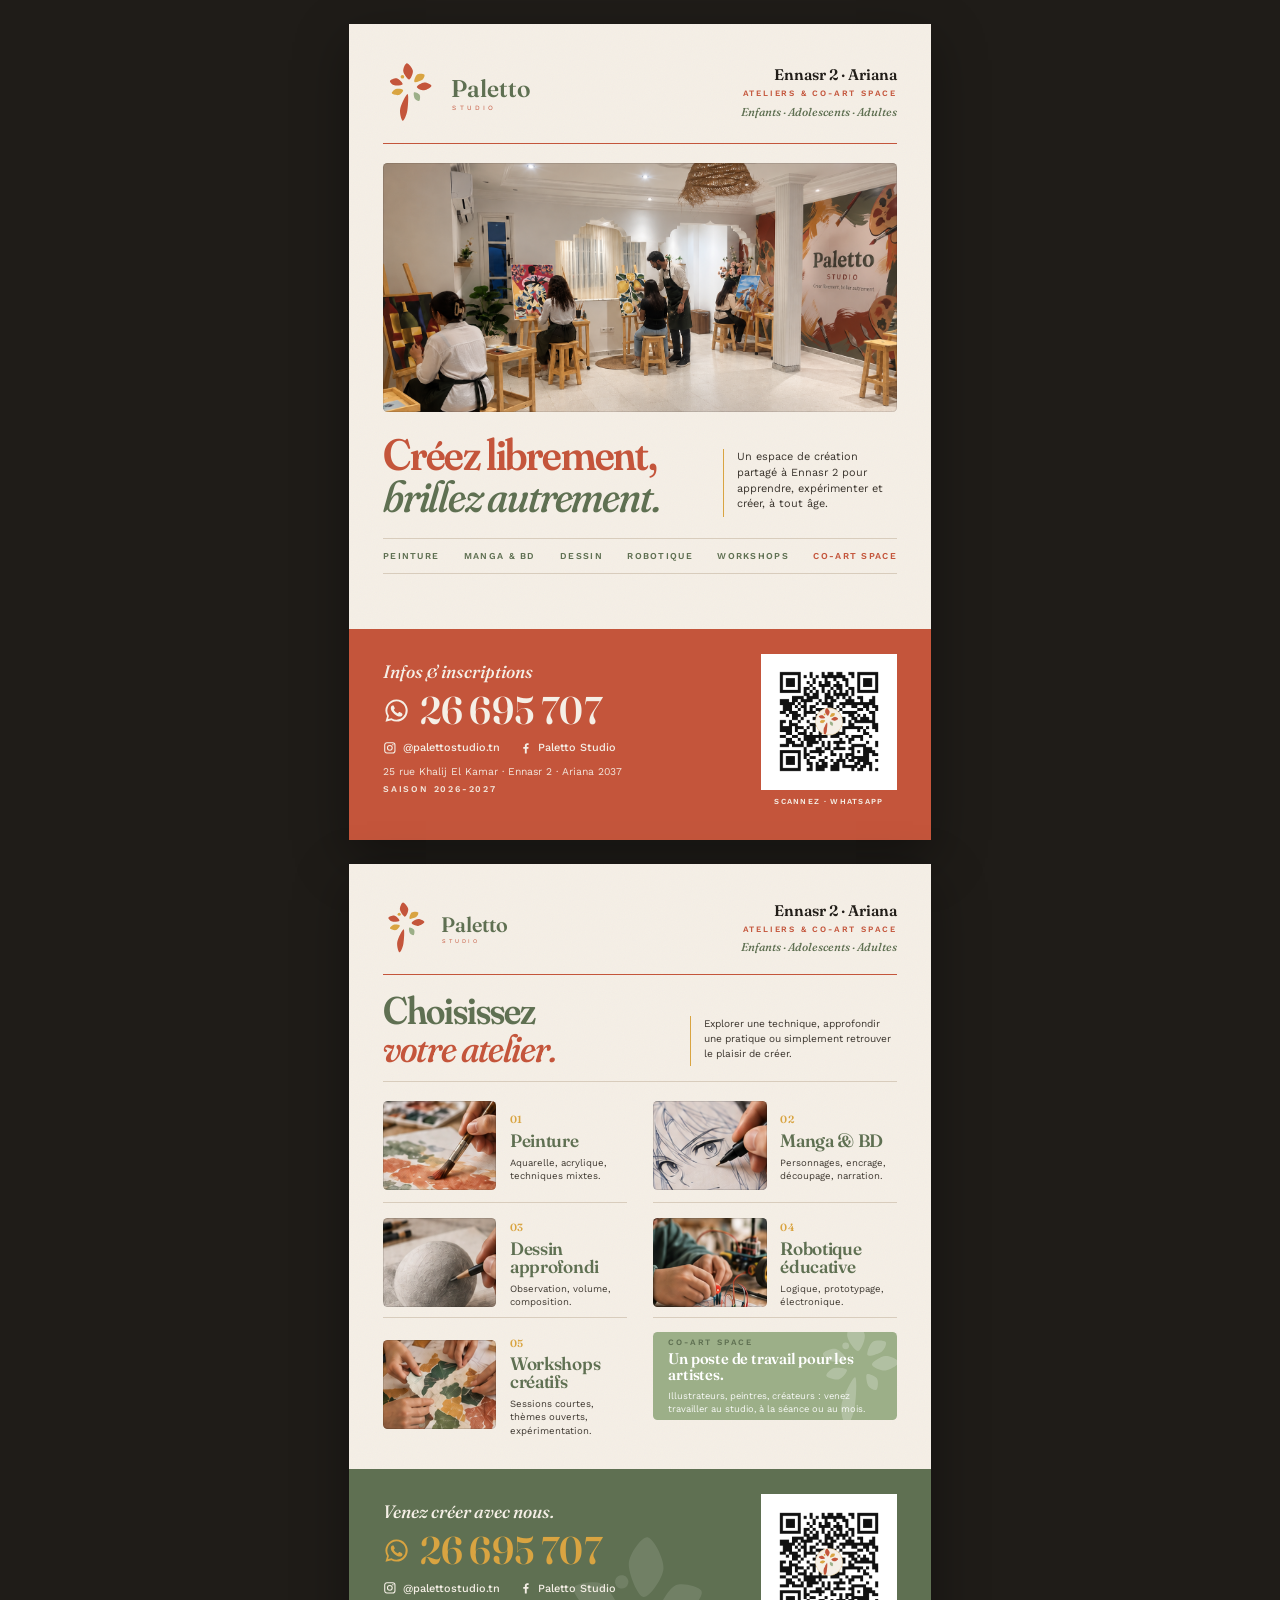
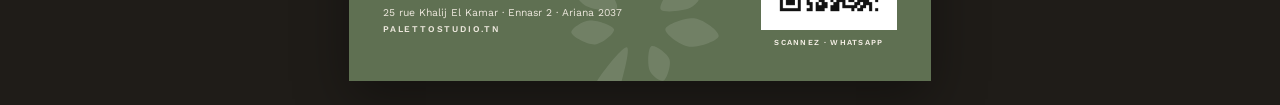
==== commit 409ac625: "Flyer : 5 ateliers (Manga & BD), carte Co-Art space, fleur en filigrane Co-authored-by: omar maghrao" ====
--- a/index.html
+++ b/index.html
@@ -40,7 +40,7 @@
       <svg class="logo" role="img" aria-label="Paletto Studio"><use href="#logo-officiel"/></svg>
       <div class="location">
         <div class="city">Ennasr 2 · Ariana</div>
-        <div class="micro">Co-art space</div>
+        <div class="micro">Ateliers &amp; co-art space</div>
         <div class="public">Enfants · Adolescents · Adultes</div>
       </div>
     </header>
@@ -55,7 +55,7 @@
     </div>
 
     <ul class="disciplines">
-      <li>Peinture</li><li>Manga</li><li>Bande dessinée</li><li>Dessin</li><li>Robotique</li><li>Workshops</li>
+      <li>Peinture</li><li>Manga &amp; BD</li><li>Dessin</li><li>Robotique</li><li>Workshops</li><li class="accent">Co-Art space</li>
     </ul>
   </div>
 
@@ -72,7 +72,7 @@
       </div>
       <div class="qrcard">
         <div class="qrframe"><img src="assets/brand/paletto-qr-whatsapp.png" alt="QR code WhatsApp Paletto Studio"></div>
-        <div class="qrcap">Scannez pour nous écrire</div>
+        <div class="qrcap">Scannez · WhatsApp</div>
       </div>
     </div>
   </div>
@@ -85,7 +85,7 @@
       <svg class="logo" role="img" aria-label="Paletto Studio"><use href="#logo-officiel"/></svg>
       <div class="location">
         <div class="city">Ennasr 2 · Ariana</div>
-        <div class="micro">Co-art space</div>
+        <div class="micro">Ateliers &amp; co-art space</div>
         <div class="public">Enfants · Adolescents · Adultes</div>
       </div>
     </header>
@@ -101,29 +101,34 @@
         <div class="txt"><span class="num">01</span><h2>Peinture</h2><p>Aquarelle, acrylique, techniques mixtes.</p></div>
       </article>
       <article class="activity">
-        <div class="photo"><img src="assets/photos/02-manga.png" alt="Manga"></div>
-        <div class="txt"><span class="num">02</span><h2>Manga</h2><p>Construction, personnages, encrage.</p></div>
+        <div class="photo"><img src="assets/photos/02-manga-bd.png" alt="Manga et bande dessinée"></div>
+        <div class="txt"><span class="num">02</span><h2>Manga &amp; BD</h2><p>Personnages, encrage, découpage, narration.</p></div>
       </article>
       <article class="activity">
-        <div class="photo"><img src="assets/photos/03-bande-dessinee.png" alt="Bande dessinée"></div>
-        <div class="txt"><span class="num">03</span><h2>Bande dessinée</h2><p>Récit, découpage, narration graphique.</p></div>
+        <div class="photo"><img src="assets/photos/03-dessin-approfondi.png" alt="Dessin approfondi"></div>
+        <div class="txt"><span class="num">03</span><h2>Dessin approfondi</h2><p>Observation, volume, composition.</p></div>
       </article>
       <article class="activity">
-        <div class="photo"><img src="assets/photos/04-dessin-approfondi.png" alt="Dessin approfondi"></div>
-        <div class="txt"><span class="num">04</span><h2>Dessin approfondi</h2><p>Observation, volume, composition.</p></div>
+        <div class="photo"><img src="assets/photos/04-robotique-educative.png" alt="Robotique éducative"></div>
+        <div class="txt"><span class="num">04</span><h2>Robotique éducative</h2><p>Logique, prototypage, électronique.</p></div>
       </article>
       <article class="activity">
-        <div class="photo"><img src="assets/photos/05-robotique-educative.png" alt="Robotique éducative"></div>
-        <div class="txt"><span class="num">05</span><h2>Robotique éducative</h2><p>Logique, prototypage, électronique.</p></div>
+        <div class="photo"><img src="assets/photos/05-workshops-creatifs.png" alt="Workshops créatifs"></div>
+        <div class="txt"><span class="num">05</span><h2>Workshops créatifs</h2><p>Sessions courtes, thèmes ouverts, expérimentation.</p></div>
       </article>
-      <article class="activity">
-        <div class="photo"><img src="assets/photos/06-workshops-creatifs.png" alt="Workshops créatifs"></div>
-        <div class="txt"><span class="num">06</span><h2>Workshops créatifs</h2><p>Sessions courtes, thèmes ouverts, expérimentation.</p></div>
-      </article>
+      <aside class="coart">
+        <svg class="coart-fleur" viewBox="20 10 220 220" aria-hidden="true"><use href="#petales"/></svg>
+        <div class="coart-txt">
+          <span class="coart-kicker">Co-Art space</span>
+          <h2>Un poste de travail pour les artistes.</h2>
+          <p>Illustrateurs, peintres, créateurs : venez travailler au studio, à la séance ou au mois.</p>
+        </div>
+      </aside>
     </div>
   </div>
 
   <div class="band contact">
+    <svg class="band-fleur" viewBox="20 10 220 220" aria-hidden="true"><use href="#petales"/></svg>
     <div class="band-inner">
       <div class="band-text">
         <div class="kicker">Venez créer avec nous.</div>
@@ -136,7 +141,7 @@
       </div>
       <div class="qrcard">
         <div class="qrframe"><img src="assets/brand/paletto-qr-whatsapp.png" alt="QR code WhatsApp Paletto Studio"></div>
-        <div class="qrcap">Scannez pour nous écrire</div>
+        <div class="qrcap">Scannez · WhatsApp</div>
       </div>
     </div>
   </div>
--- a/styles.css
+++ b/styles.css
@@ -57,6 +57,7 @@
 
 .recto .disciplines{display:flex;justify-content:space-between;margin-top:5.5mm;padding:3.2mm 0;border-top:.25mm solid var(--rule);border-bottom:.25mm solid var(--rule);flex:none}
 .recto .disciplines li{font-size:6.8pt;font-weight:600;letter-spacing:1.3px;text-transform:uppercase;color:var(--green);white-space:nowrap}
+.recto .disciplines li.accent{color:var(--terra)}
 
 /* ---------- Bandeaux de contact : aplats rectangulaires à fond perdu, bord supérieur droit ---------- */
 .band{position:absolute;left:0;right:0;bottom:0;height:56mm;color:var(--cream)}
@@ -72,6 +73,9 @@
 .address{margin-top:2.6mm;font-size:7.8pt;line-height:1.55;color:rgba(245,239,230,.94)}
 .season{font-size:6.6pt;letter-spacing:1.8px;text-transform:uppercase;font-weight:600}
 .contact .phone{color:var(--ochre)}
+.contact{overflow:hidden}
+/* Fleur en filigrane monochrome : la couleur des pétales est neutralisée par le filtre, jamais redessinée */
+.band-fleur{position:absolute;right:46mm;bottom:-20mm;width:60mm;height:60mm;opacity:.11;filter:grayscale(1) brightness(3);transform:rotate(12deg)}
 
 /* QR : carré blanc sobre, coins droits, sans ombre */
 .qrcard{display:flex;flex-direction:column;align-items:center;text-align:center}
@@ -89,6 +93,7 @@
 .activities{display:grid;grid-template-columns:1fr 1fr;grid-template-rows:repeat(3,27mm);column-gap:7mm;row-gap:3.5mm;margin-top:5mm;flex:none}
 .activity{display:grid;grid-template-columns:30mm 1fr;gap:3.6mm;align-items:center;border-bottom:.22mm solid var(--rule);padding-bottom:3.5mm}
 .activity:nth-last-child(-n+2){border-bottom:0}
+.activity:nth-child(5){border-bottom:0}
 /* Bords crème incrustés déjà rognés à la source ; simple filet, pas d'ombre. */
 .activity .photo{width:30mm;height:23.5mm;border-radius:var(--r-photo);overflow:hidden;background:#cfc5b8;position:relative}
 .activity .photo img{width:100%;height:100%;object-fit:cover;display:block}
@@ -98,6 +103,14 @@
 .activity h2{font-family:var(--serif);font-size:13.5pt;color:var(--green);font-weight:600;line-height:1;margin-top:1.1mm;letter-spacing:-.3px;font-variation-settings:"opsz" 60}
 .activity p{font-size:7.2pt;line-height:1.4;margin-top:1.6mm;color:#3f3931}
 
+/* Carte Co-Art space : 6e cellule de la grille, aplat sauge clair, mêmes proportions qu'une activité */
+.coart{position:relative;overflow:hidden;background:var(--sage);color:var(--cream);border-radius:var(--r-photo);padding:3.4mm 4mm;display:flex;align-items:center;margin-bottom:3.5mm}
+.coart-fleur{position:absolute;right:-6mm;top:-4mm;width:30mm;height:30mm;opacity:.22;filter:grayscale(1) brightness(3)}
+.coart-txt{position:relative}
+.coart-kicker{display:block;font-size:6.2pt;letter-spacing:1.8px;text-transform:uppercase;font-weight:600;color:var(--green)}
+.coart h2{font-family:var(--serif);font-size:11.5pt;font-weight:600;line-height:1.05;margin-top:1.2mm;letter-spacing:-.2px;color:#fff;font-variation-settings:"opsz" 60}
+.coart p{font-size:7pt;line-height:1.4;margin-top:1.6mm;color:rgba(255,255,255,.92)}
+
 @media print{
   html,body{background:#fff;padding:0;margin:0;display:block}
   .page{box-shadow:none;margin:0;page-break-after:always;break-after:page}
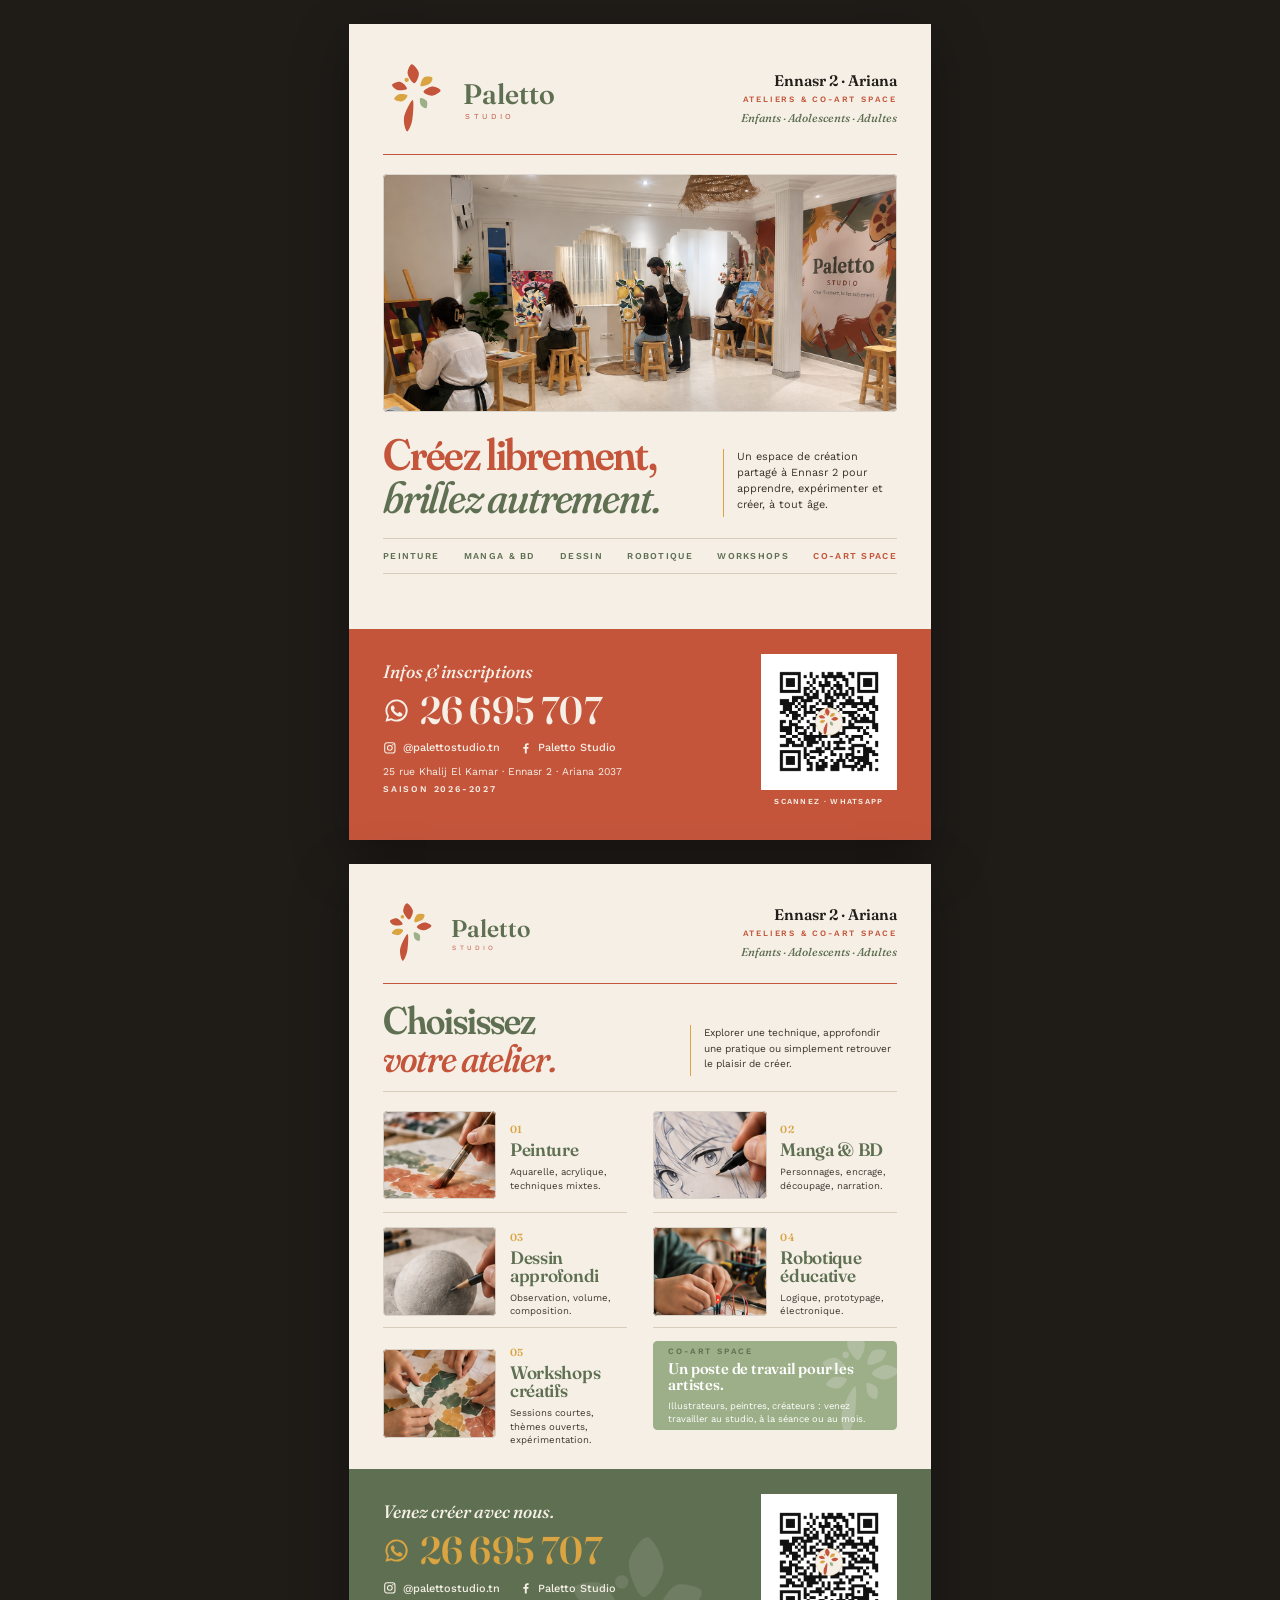
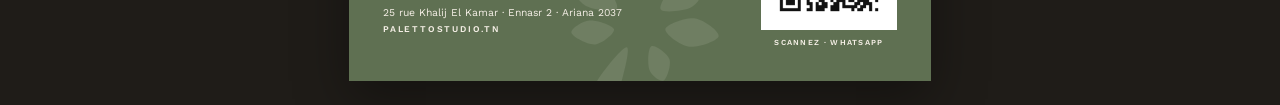
==== commit 8acb00f2: "Prépresse : PDF/X-3 CMJN FOGRA39, TrimBox A5, sans transparence, logo 70/60 mm, audit couleurs Co-au" ====
--- a/index.html
+++ b/index.html
@@ -21,6 +21,16 @@
       <path d="M99.3 112.6 C101.0 116.2 90.9 128.8 84.3 130.8 C77.7 132.8 61.3 128.1 59.6 124.5 C58.0 120.8 67.6 111.1 74.2 109.1 C80.8 107.1 97.7 108.9 99.3 112.6 Z" fill="#D9A441"/>
       <path d="M97.9 92.3 C96.3 96.3 76.0 98.1 68.6 96.1 C61.1 94.2 51.4 84.6 53.0 80.6 C54.6 76.6 70.8 70.1 78.3 72.0 C85.8 73.9 99.5 88.2 97.9 92.3 Z" fill="#C4553B"/>
       <circle cx="97" cy="66" r="6.5" fill="#D9A441"/>
+    </g>
+    <g id="petales-mono" fill="currentColor">
+      <path d="M120.6 76.0 C115.0 76.3 101.4 56.5 100.0 46.9 C98.7 37.3 107.0 18.7 112.6 18.4 C118.3 18.1 132.7 35.5 134.0 45.1 C135.3 54.7 126.3 75.7 120.6 76.0 Z"/>
+      <path d="M139.7 84.3 C136.6 81.3 143.3 62.8 149.0 58.4 C154.8 54.1 171.3 55.1 174.3 58.2 C177.4 61.2 173.2 72.4 167.4 76.8 C161.6 81.2 142.7 87.4 139.7 84.3 Z"/>
+      <path d="M148.0 102.0 C148.0 97.3 165.3 86.6 174.0 85.9 C182.7 85.2 200.0 93.3 200.0 98.0 C200.0 102.7 182.7 113.2 174.0 113.9 C165.3 114.6 148.0 106.7 148.0 102.0 Z"/>
+      <path d="M138.1 121.2 C140.9 118.8 154.7 124.7 157.9 129.7 C161.0 134.7 159.5 148.8 156.7 151.2 C153.9 153.5 144.1 148.8 141.0 143.8 C137.9 138.8 135.3 123.5 138.1 121.2 Z"/>
+      <path d="M115.3 127.1 C119.5 128.2 117.0 170.7 114.2 186.5 C111.3 202.3 102.3 223.0 98.2 221.9 C94.0 220.8 86.2 195.5 89.1 179.7 C91.9 163.9 111.1 126.0 115.3 127.1 Z"/>
+      <path d="M99.3 112.6 C101.0 116.2 90.9 128.8 84.3 130.8 C77.7 132.8 61.3 128.1 59.6 124.5 C58.0 120.8 67.6 111.1 74.2 109.1 C80.8 107.1 97.7 108.9 99.3 112.6 Z"/>
+      <path d="M97.9 92.3 C96.3 96.3 76.0 98.1 68.6 96.1 C61.1 94.2 51.4 84.6 53.0 80.6 C54.6 76.6 70.8 70.1 78.3 72.0 C85.8 73.9 99.5 88.2 97.9 92.3 Z"/>
+      <circle cx="97" cy="66" r="6.5"/>
     </g>
     <symbol id="logo-officiel" viewBox="0 0 620 190">
       <svg x="10" y="8" width="170" height="170" viewBox="20 10 220 220" overflow="visible"><use href="#petales"/></svg>
@@ -117,7 +127,7 @@
         <div class="txt"><span class="num">05</span><h2>Workshops créatifs</h2><p>Sessions courtes, thèmes ouverts, expérimentation.</p></div>
       </article>
       <aside class="coart">
-        <svg class="coart-fleur" viewBox="20 10 220 220" aria-hidden="true"><use href="#petales"/></svg>
+        <svg class="coart-fleur" viewBox="20 10 220 220" aria-hidden="true"><use href="#petales-mono"/></svg>
         <div class="coart-txt">
           <span class="coart-kicker">Co-Art space</span>
           <h2>Un poste de travail pour les artistes.</h2>
@@ -128,7 +138,7 @@
   </div>
 
   <div class="band contact">
-    <svg class="band-fleur" viewBox="20 10 220 220" aria-hidden="true"><use href="#petales"/></svg>
+    <svg class="band-fleur" viewBox="20 10 220 220" aria-hidden="true"><use href="#petales-mono"/></svg>
     <div class="band-inner">
       <div class="band-text">
         <div class="kicker">Venez créer avec nous.</div>
--- a/styles.css
+++ b/styles.css
@@ -30,24 +30,23 @@
 .page{
   width:154mm;height:216mm;position:relative;overflow:hidden;background:var(--cream);
   box-shadow:0 18px 50px rgba(0,0,0,.35);
-  background-image:url("data:image/svg+xml,%3Csvg xmlns='http://www.w3.org/2000/svg' width='160' height='160' viewBox='0 0 160 160'%3E%3Cfilter id='n'%3E%3CfeTurbulence type='fractalNoise' baseFrequency='.85' numOctaves='2' stitchTiles='stitch'/%3E%3C/filter%3E%3Crect width='160' height='160' filter='url(%23n)' opacity='.035'/%3E%3C/svg%3E");
 }
 .safe{position:absolute;top:var(--margin);right:var(--margin);left:var(--margin);display:flex;flex-direction:column}
 
 /* ---------- En-tête : bloc logo officiel (ratio 620:190), zone de protection = 1/4 de sa hauteur ---------- */
 .header{display:flex;align-items:center;justify-content:space-between;flex:none;padding-bottom:4mm;border-bottom:.3mm solid var(--terra)}
 .logo{display:block;flex:none;margin-left:-1.6mm} /* compense la marge interne du fichier logo (x=10/620) */
-.recto .logo{width:60mm;height:18.4mm}
-.verso .logo{width:52mm;height:15.9mm}
+.recto .logo{width:70mm;height:21.5mm}
+.verso .logo{width:60mm;height:18.4mm}
 .location{text-align:right;line-height:1.2}
 .location .city{font-family:var(--serif);font-size:11.5pt;font-weight:600;color:var(--ink);font-variation-settings:"opsz" 30}
 .location .micro{font-size:6.2pt;letter-spacing:1.8px;text-transform:uppercase;color:var(--terra);font-weight:600;margin-top:1.2mm}
 .location .public{margin-top:1.8mm;font-family:var(--serif);font-style:italic;font-size:8.6pt;color:var(--green);font-weight:500}
 
 /* ---------- Recto ---------- */
-.recto .hero{margin:5mm 0 0;height:66mm;border-radius:var(--r-photo);overflow:hidden;position:relative;flex:none;background:#c9bfb2}
+.recto .hero{margin:5mm 0 0;height:63mm;border-radius:var(--r-photo);overflow:hidden;position:relative;flex:none;background:#c9bfb2}
 .recto .hero img{width:100%;height:100%;object-fit:cover;object-position:center 46%;display:block}
-.recto .hero::after{content:"";position:absolute;inset:0;border-radius:inherit;box-shadow:inset 0 0 0 .25mm rgba(34,30,25,.12);pointer-events:none}
+.recto .hero::after{content:"";position:absolute;inset:0;border-radius:inherit;box-shadow:inset 0 0 0 .25mm #DBD6CE;pointer-events:none}
 
 .recto .message{margin-top:6mm;flex:none;display:grid;grid-template-columns:minmax(0,1fr) 46mm;gap:7mm;align-items:end}
 .recto h1{font-family:var(--serif);font-weight:600;letter-spacing:-1.2px;line-height:.9;font-variation-settings:"opsz" 144,"SOFT" 60,"WONK" 1}
@@ -70,12 +69,12 @@
 .socials{display:flex;gap:5mm;margin-top:3mm;font-size:8.2pt;font-weight:500}
 .socials li{display:flex;align-items:center;gap:1.6mm;white-space:nowrap}
 .socials .ico{width:1.25em;height:1.25em}
-.address{margin-top:2.6mm;font-size:7.8pt;line-height:1.55;color:rgba(245,239,230,.94)}
+.address{margin-top:2.6mm;font-size:7.8pt;line-height:1.55;color:#F5EFE6}
 .season{font-size:6.6pt;letter-spacing:1.8px;text-transform:uppercase;font-weight:600}
 .contact .phone{color:var(--ochre)}
 .contact{overflow:hidden}
-/* Fleur en filigrane monochrome : la couleur des pétales est neutralisée par le filtre, jamais redessinée */
-.band-fleur{position:absolute;right:46mm;bottom:-20mm;width:60mm;height:60mm;opacity:.11;filter:grayscale(1) brightness(3);transform:rotate(12deg)}
+/* Fleur en filigrane monochrome (tracés officiels, teinte unie sans transparence pour rester PDF/X) */
+.band-fleur{position:absolute;right:46mm;bottom:-20mm;width:60mm;height:60mm;color:#6F7E62;transform:rotate(12deg)}
 
 /* QR : carré blanc sobre, coins droits, sans ombre */
 .qrcard{display:flex;flex-direction:column;align-items:center;text-align:center}
@@ -97,7 +96,7 @@
 /* Bords crème incrustés déjà rognés à la source ; simple filet, pas d'ombre. */
 .activity .photo{width:30mm;height:23.5mm;border-radius:var(--r-photo);overflow:hidden;background:#cfc5b8;position:relative}
 .activity .photo img{width:100%;height:100%;object-fit:cover;display:block}
-.activity .photo::after{content:"";position:absolute;inset:0;border-radius:inherit;box-shadow:inset 0 0 0 .25mm rgba(34,30,25,.14)}
+.activity .photo::after{content:"";position:absolute;inset:0;border-radius:inherit;box-shadow:inset 0 0 0 .25mm #D9D3CA}
 .activity .txt{min-width:0}
 .num{font-family:var(--serif);font-size:7.8pt;color:var(--ochre);font-weight:600;line-height:1;letter-spacing:.4px}
 .activity h2{font-family:var(--serif);font-size:13.5pt;color:var(--green);font-weight:600;line-height:1;margin-top:1.1mm;letter-spacing:-.3px;font-variation-settings:"opsz" 60}
@@ -105,11 +104,11 @@
 
 /* Carte Co-Art space : 6e cellule de la grille, aplat sauge clair, mêmes proportions qu'une activité */
 .coart{position:relative;overflow:hidden;background:var(--sage);color:var(--cream);border-radius:var(--r-photo);padding:3.4mm 4mm;display:flex;align-items:center;margin-bottom:3.5mm}
-.coart-fleur{position:absolute;right:-6mm;top:-4mm;width:30mm;height:30mm;opacity:.22;filter:grayscale(1) brightness(3)}
+.coart-fleur{position:absolute;right:-6mm;top:-4mm;width:30mm;height:30mm;color:#B0BDA0}
 .coart-txt{position:relative}
 .coart-kicker{display:block;font-size:6.2pt;letter-spacing:1.8px;text-transform:uppercase;font-weight:600;color:var(--green)}
 .coart h2{font-family:var(--serif);font-size:11.5pt;font-weight:600;line-height:1.05;margin-top:1.2mm;letter-spacing:-.2px;color:#fff;font-variation-settings:"opsz" 60}
-.coart p{font-size:7pt;line-height:1.4;margin-top:1.6mm;color:rgba(255,255,255,.92)}
+.coart p{font-size:7pt;line-height:1.4;margin-top:1.6mm;color:#FFFFFF}
 
 @media print{
   html,body{background:#fff;padding:0;margin:0;display:block}
